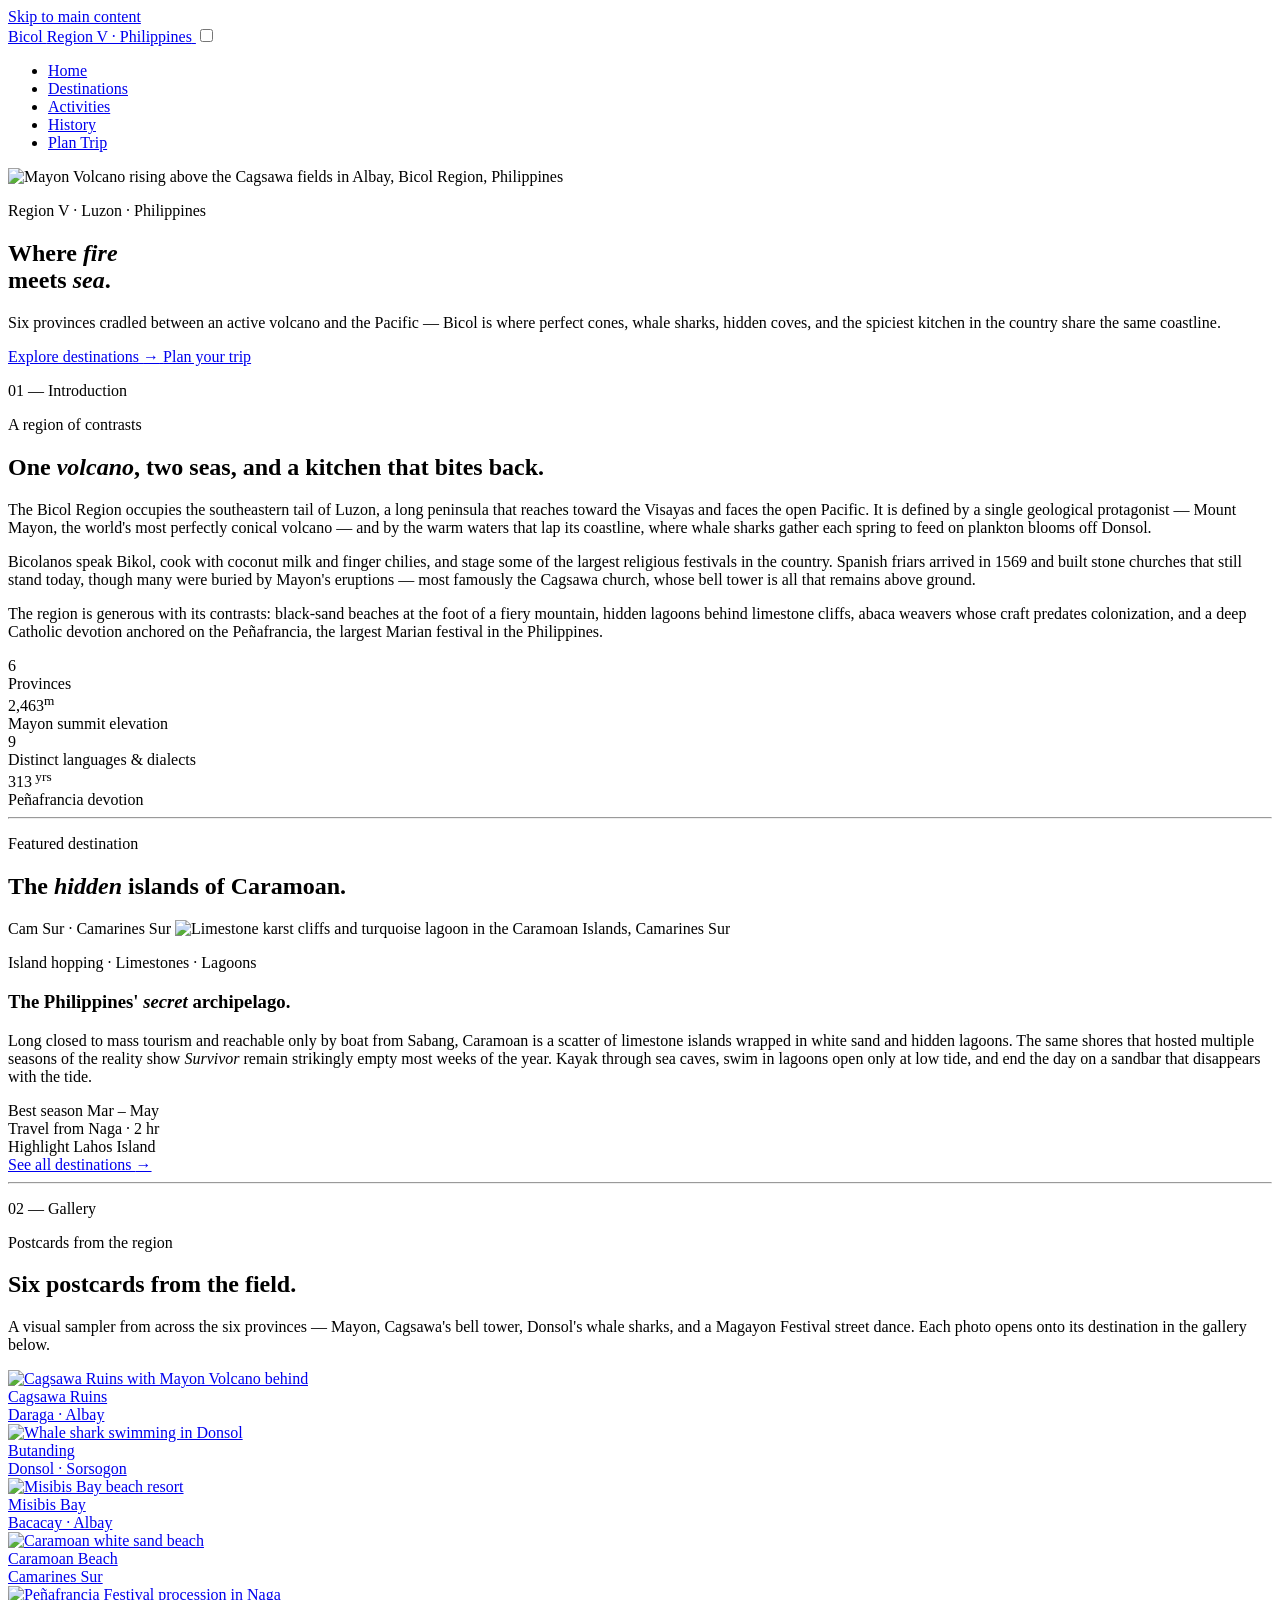
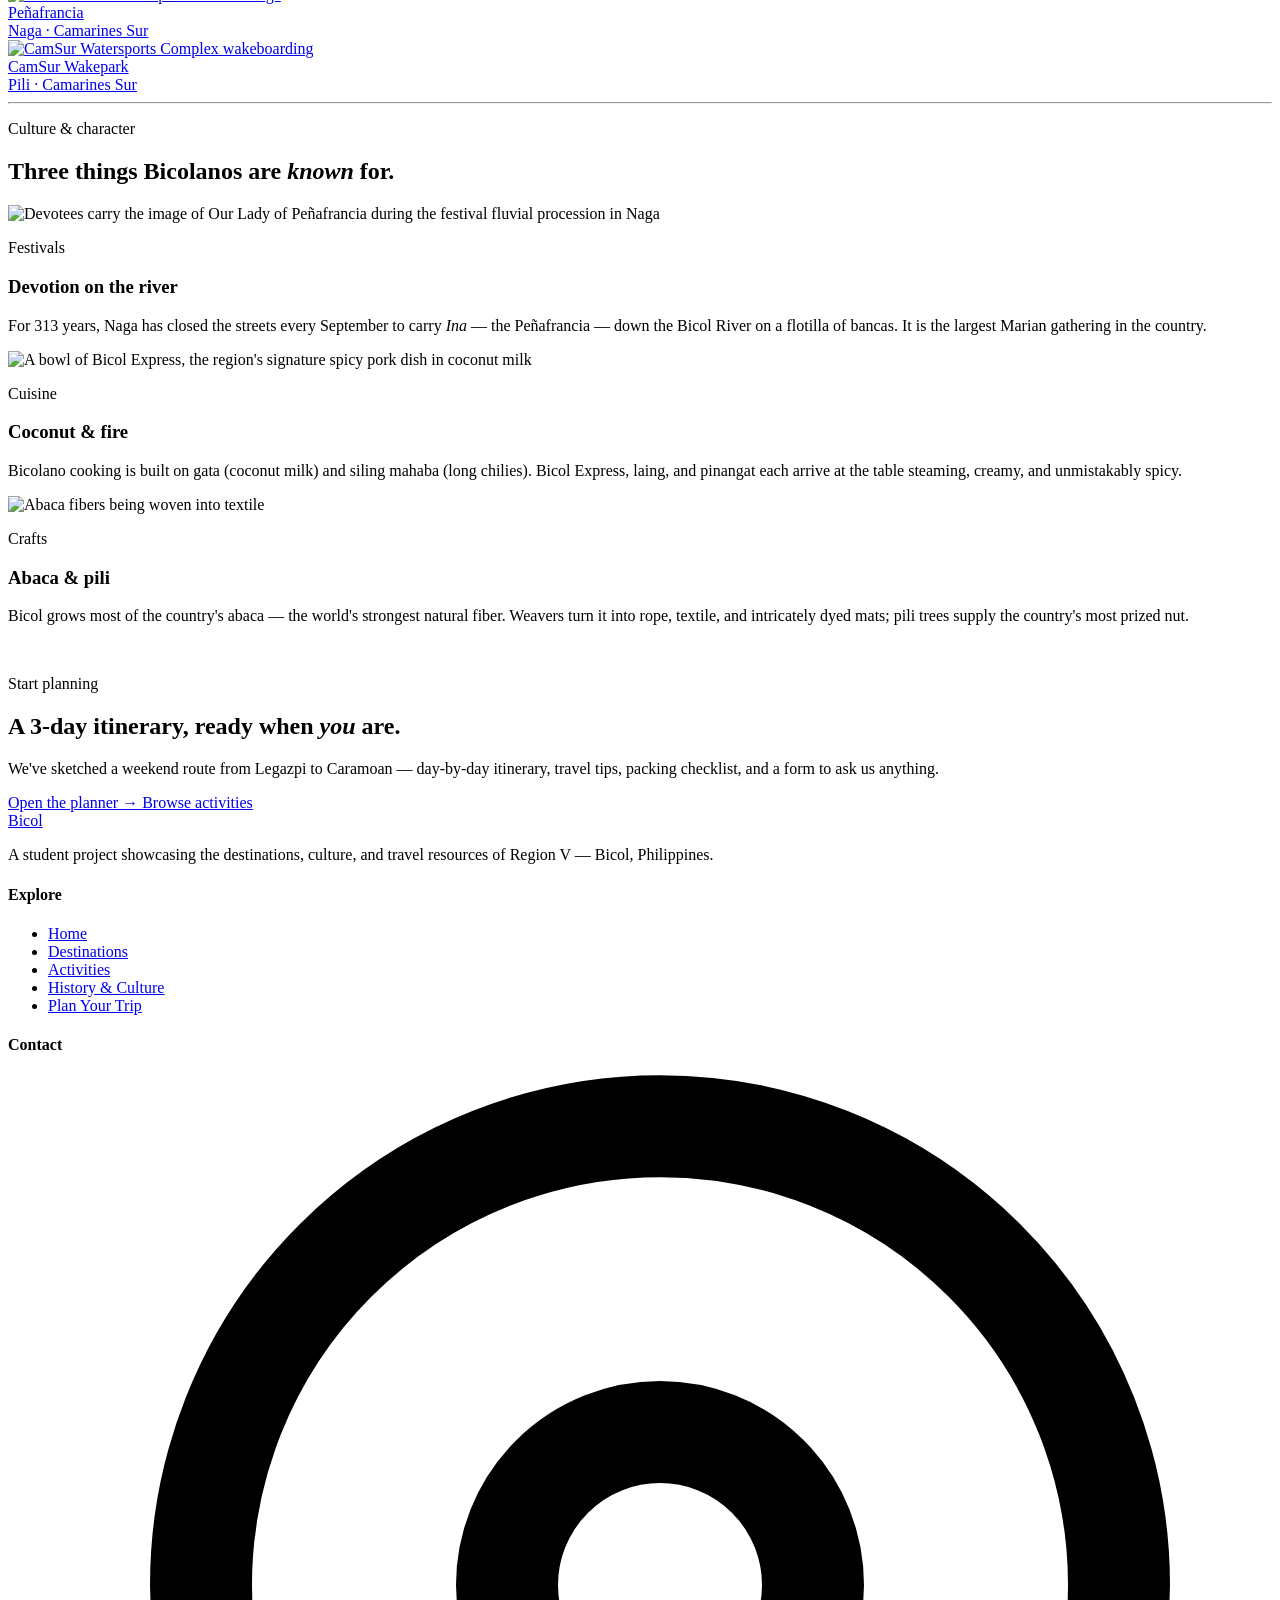
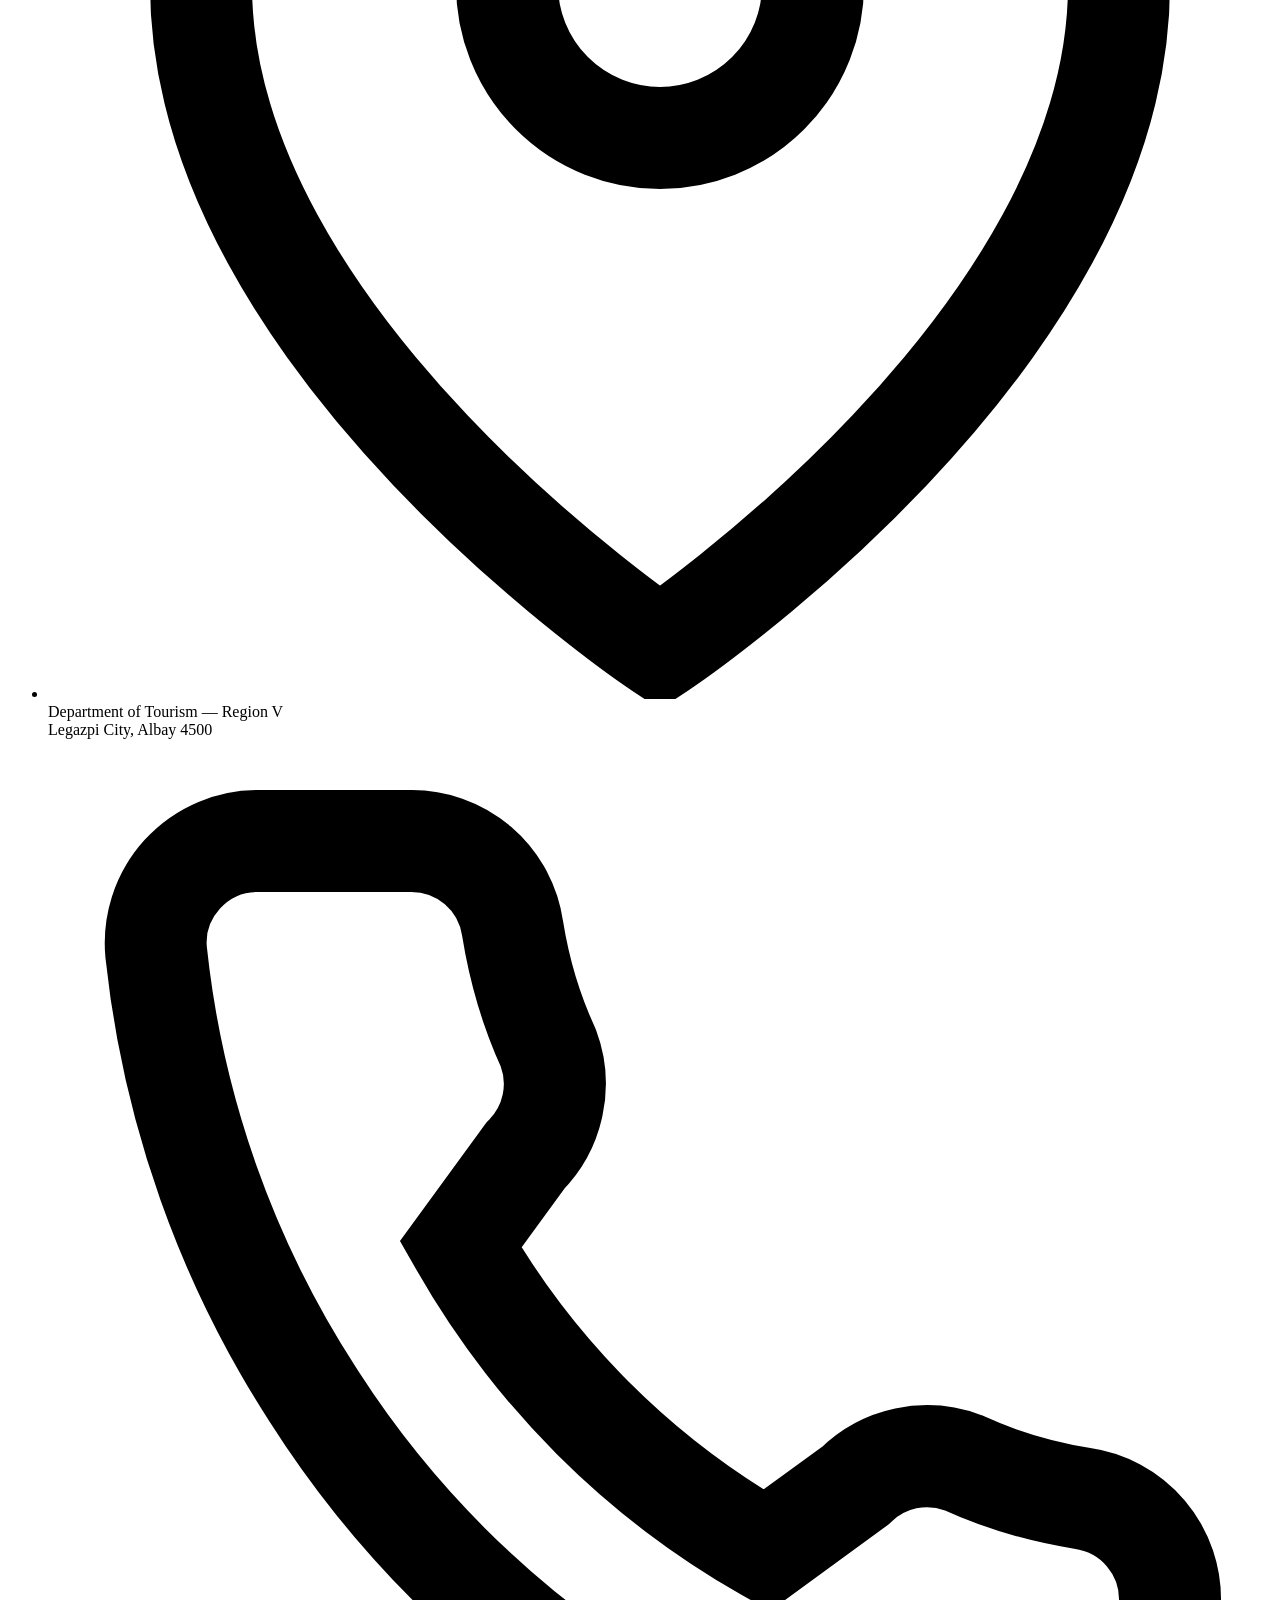
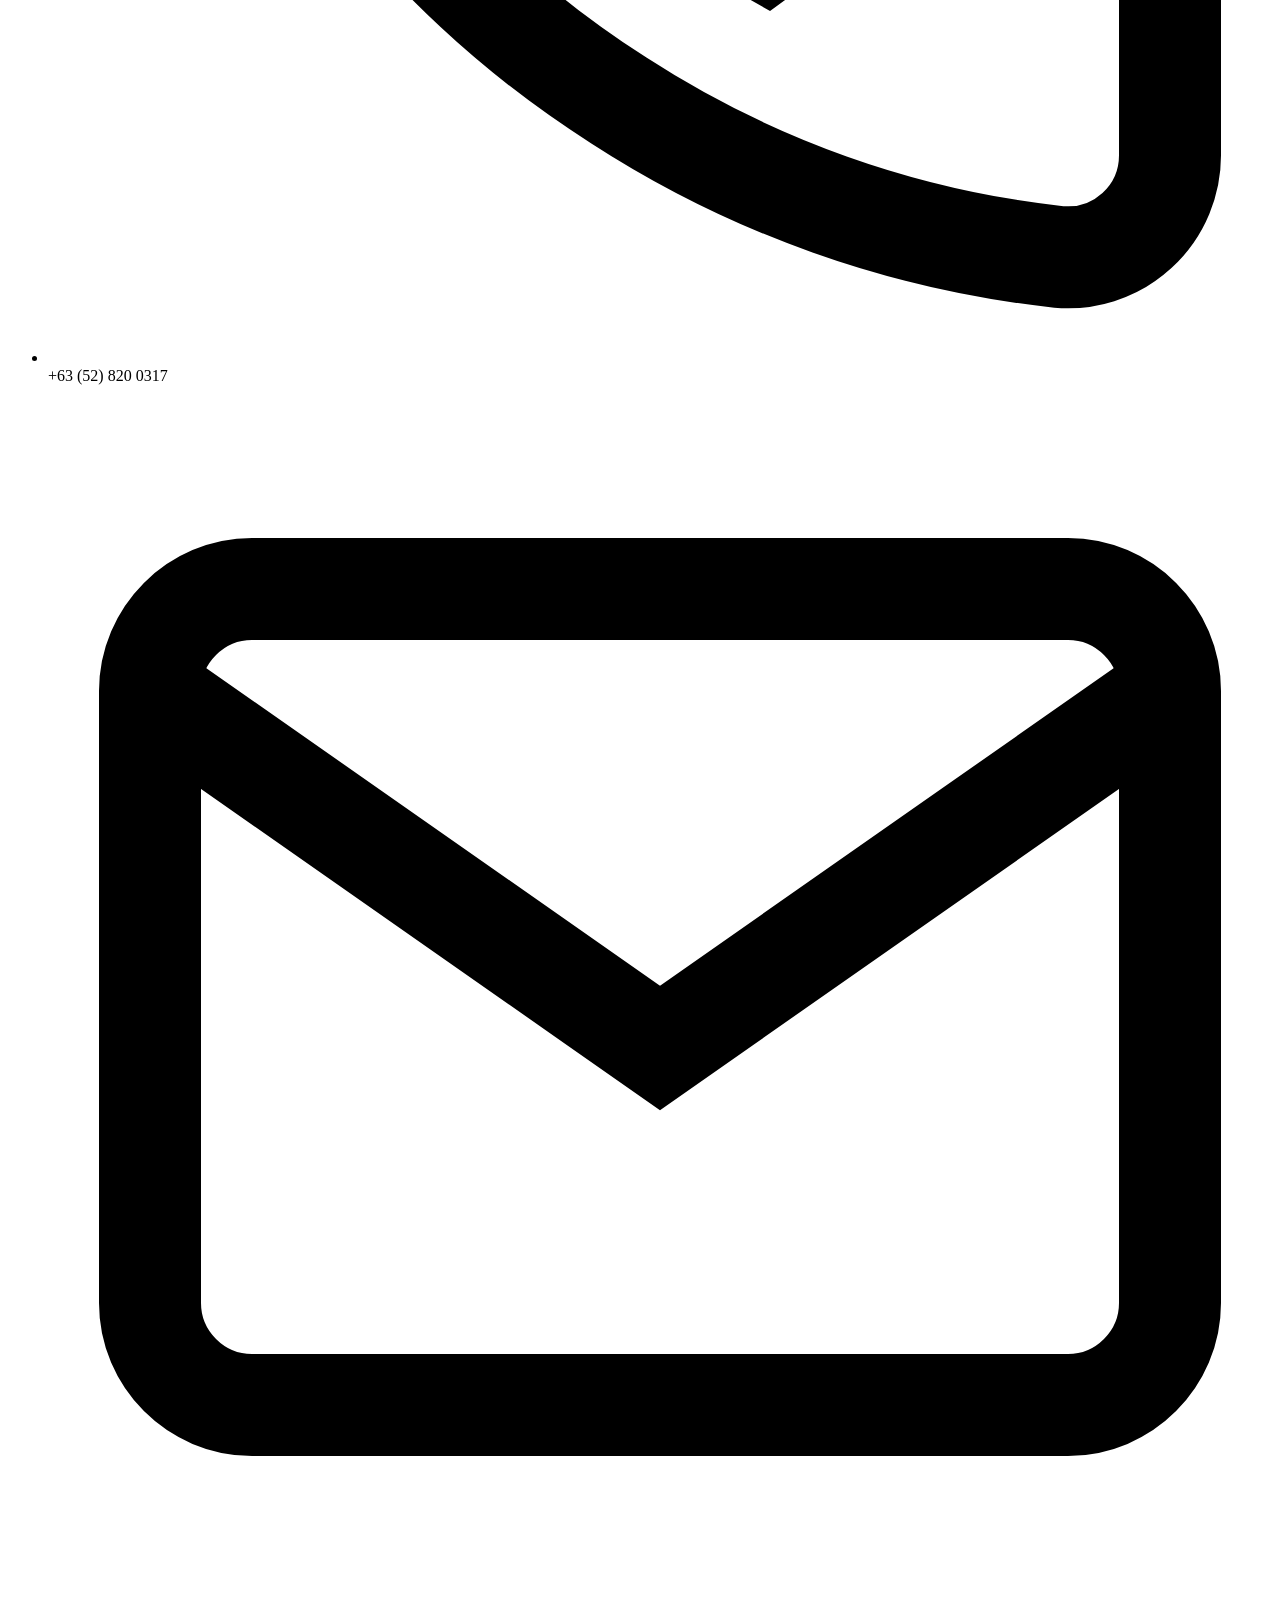
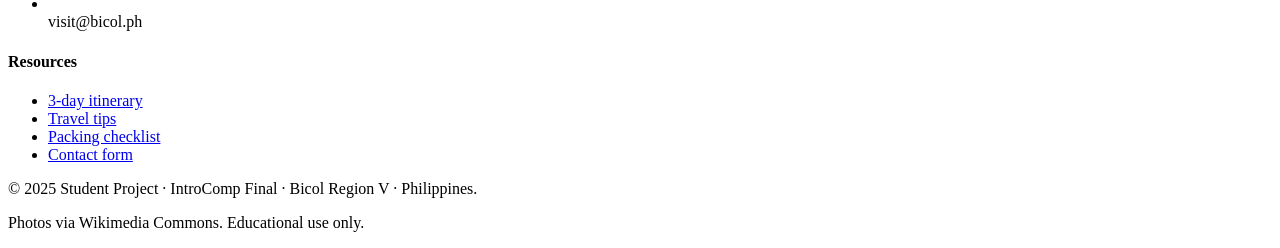
==== index.html @ 3d592d4c "Add files via upload" ====
<!DOCTYPE html>
<html lang="en">
<head>
  <meta charset="UTF-8">
  <meta name="viewport" content="width=device-width, initial-scale=1.0">
  <meta name="description" content="Discover Bicol Region, Philippines — where the perfect cone of Mayon meets the Pacific. Plan your trip to Caramoan, Donsol, Cagsawa, and beyond.">
  <meta name="author" content="Student">
  <title>Bicol · Where Fire Meets Sea — Philippines Travel</title>

  <!-- Google Fonts: Playfair Display + Inter -->
  <link rel="preconnect" href="https://fonts.googleapis.com">
  <link rel="preconnect" href="https://fonts.gstatic.com" crossorigin>
  <link href="https://fonts.googleapis.com/css2?family=Playfair+Display:ital,wght@0,400;0,500;0,600;0,700;1,400;1,500;1,600&family=Inter:wght@400;500;600;700&display=swap" rel="stylesheet">

  <!-- Stylesheet -->
  <link rel="stylesheet" href="css/style.css">
</head>
<body class="page-home">

  <!-- Skip link for keyboard users -->
  <a class="skip-link" href="#main">Skip to main content</a>

  <!-- ============================================================
       SITE HEADER  ·  sticky nav shared across all pages
       ============================================================ -->
  <header class="site-header">
    <div class="site-header__inner">
      <a class="brand" href="index.html" aria-label="Bicol Travel — home">
        <span class="brand__mark" aria-hidden="true"></span>
        Bicol
        <span class="brand__small">Region V · Philippines</span>
      </a>

      <!-- CSS-only mobile menu (checkbox hack) -->
      <input type="checkbox" id="nav-toggle" class="nav-toggle" aria-hidden="true">
      <label for="nav-toggle" class="nav-toggle-label" aria-label="Toggle navigation">
        <span></span><span></span><span></span>
      </label>

      <nav class="nav" aria-label="Primary">
        <ul class="nav-list">
          <li><a class="nav-link" href="index.html">Home</a></li>
          <li><a class="nav-link" href="destinations.html">Destinations</a></li>
          <li><a class="nav-link" href="activities.html">Activities</a></li>
          <li><a class="nav-link" href="history.html">History</a></li>
          <li><a class="nav-link" href="plan-trip.html">Plan Trip</a></li>
        </ul>
      </nav>
    </div>
  </header>

  <main id="main">

    <!-- ============================================================
         HERO  ·  full-bleed Mayon Volcano with overlay
         ============================================================ -->
    <section class="hero" aria-label="Introduction to Bicol Region">
      <div class="hero__media">
        <img src="assets/images/mayon-volcano.jpg"
             alt="Mayon Volcano rising above the Cagsawa fields in Albay, Bicol Region, Philippines"
             fetchpriority="high">
      </div>
      <div class="hero__overlay" aria-hidden="true"></div>

      <div class="container hero__content">
        <p class="hero__eyebrow">Region V · Luzon · Philippines</p>
        <h1 class="hero__title">Where <em>fire</em><br>meets <em>sea</em>.</h1>
        <p class="hero__tagline">
          Six provinces cradled between an active volcano and the Pacific — Bicol is
          where perfect cones, whale sharks, hidden coves, and the spiciest kitchen
          in the country share the same coastline.
        </p>
        <div class="hero__actions">
          <a class="btn btn--terracotta" href="destinations.html">
            Explore destinations <span class="arrow" aria-hidden="true">→</span>
          </a>
          <a class="btn btn--light" href="plan-trip.html">Plan your trip</a>
        </div>
      </div>
    </section>

    <!-- ============================================================
         INTRO  ·  two-column: narrative + stats panel
         ============================================================ -->
    <section class="section section--alt" aria-labelledby="intro-heading">
      <div class="container">
        <div class="section-header section-header--split">
          <div>
            <p class="section-header__index">01 — Introduction</p>
          </div>
          <div>
            <p class="section-header__eyebrow">A region of contrasts</p>
            <h2 class="section-header__title" id="intro-heading">
              One <em>volcano</em>, two seas, and a kitchen that bites back.
            </h2>
          </div>
        </div>

        <div class="intro">
          <div class="intro__body">
            <p>
              The Bicol Region occupies the southeastern tail of Luzon, a long
              peninsula that reaches toward the Visayas and faces the open Pacific.
              It is defined by a single geological protagonist — Mount Mayon, the
              world's most perfectly conical volcano — and by the warm waters that
              lap its coastline, where whale sharks gather each spring to feed on
              plankton blooms off Donsol.
            </p>
            <p>
              Bicolanos speak Bikol, cook with coconut milk and finger chilies, and
              stage some of the largest religious festivals in the country. Spanish
              friars arrived in 1569 and built stone churches that still stand today,
              though many were buried by Mayon's eruptions — most famously the
              Cagsawa church, whose bell tower is all that remains above ground.
            </p>
            <p>
              The region is generous with its contrasts: black-sand beaches at the
              foot of a fiery mountain, hidden lagoons behind limestone cliffs,
              abaca weavers whose craft predates colonization, and a deep Catholic
              devotion anchored on the Peñafrancia, the largest Marian festival in
              the Philippines.
            </p>
          </div>

          <!-- Stats panel -->
          <aside class="stats" aria-label="Bicol Region at a glance">
            <div class="stat">
              <div class="stat__value">6</div>
              <div class="stat__label">Provinces</div>
            </div>
            <div class="stat">
              <div class="stat__value">2,463<sup>m</sup></div>
              <div class="stat__label">Mayon summit elevation</div>
            </div>
            <div class="stat">
              <div class="stat__value">9</div>
              <div class="stat__label">Distinct languages &amp; dialects</div>
            </div>
            <div class="stat">
              <div class="stat__value">313<sup> yrs</sup></div>
              <div class="stat__label">Peñafrancia devotion</div>
            </div>
          </aside>
        </div>
      </div>
    </section>

    <hr class="rule">

    <!-- ============================================================
         FEATURED  ·  Caramoan Islands spotlight
         ============================================================ -->
    <section class="section" aria-labelledby="featured-heading">
      <div class="container">
        <div class="section-header">
          <p class="section-header__eyebrow">Featured destination</p>
          <h2 class="section-header__title" id="featured-heading">
            The <em>hidden</em> islands of Caramoan.
          </h2>
        </div>

        <article class="featured">
          <div class="featured__media">
            <span class="featured__tag">Cam Sur · Camarines Sur</span>
            <img src="assets/images/caramoan-island.jpg"
                 alt="Limestone karst cliffs and turquoise lagoon in the Caramoan Islands, Camarines Sur">
          </div>

          <div class="featured__body">
            <p class="eyebrow">Island hopping · Limestones · Lagoons</p>
            <h3 class="featured__title">
              The Philippines' <em>secret</em> archipelago.
            </h3>
            <p>
              Long closed to mass tourism and reachable only by boat from Sabang,
              Caramoan is a scatter of limestone islands wrapped in white sand and
              hidden lagoons. The same shores that hosted multiple seasons of the
              reality show <em>Survivor</em> remain strikingly empty most weeks of
              the year. Kayak through sea caves, swim in lagoons open only at low
              tide, and end the day on a sandbar that disappears with the tide.
            </p>

            <div class="featured__meta">
              <div class="featured__meta-item">
                <span class="featured__meta-label">Best season</span>
                <span class="featured__meta-value">Mar – May</span>
              </div>
              <div class="featured__meta-item">
                <span class="featured__meta-label">Travel from</span>
                <span class="featured__meta-value">Naga · 2 hr</span>
              </div>
              <div class="featured__meta-item">
                <span class="featured__meta-label">Highlight</span>
                <span class="featured__meta-value">Lahos Island</span>
              </div>
            </div>

            <a class="btn btn--primary" href="destinations.html">
              See all destinations <span class="arrow" aria-hidden="true">→</span>
            </a>
          </div>
        </article>
      </div>
    </section>

    <hr class="rule">

    <!-- ============================================================
         GALLERY  ·  mixed grid of tourist spots
         ============================================================ -->
    <section class="section section--alt" aria-labelledby="gallery-heading">
      <div class="container">
        <div class="section-header section-header--split">
          <div>
            <p class="section-header__index">02 — Gallery</p>
            <p class="section-header__eyebrow">Postcards from the region</p>
            <h2 class="section-header__title" id="gallery-heading">
              Six postcards from the field.
            </h2>
          </div>
          <p class="section-header__lede">
            A visual sampler from across the six provinces — Mayon, Cagsawa's
            bell tower, Donsol's whale sharks, and a Magayon Festival street dance.
            Each photo opens onto its destination in the gallery below.
          </p>
        </div>

        <div class="gallery">
          <a class="gallery__item gallery__item--wide gallery__item--tall" href="destinations.html#cagsawa">
            <img src="assets/images/cagsawa-ruins.jpg" alt="Cagsawa Ruins with Mayon Volcano behind">
            <div class="gallery__caption">
              <div class="gallery__caption-name">Cagsawa Ruins</div>
              <div class="gallery__caption-loc">Daraga · Albay</div>
            </div>
          </a>
          <a class="gallery__item" href="destinations.html#donsol">
            <img src="assets/images/donsol-whale-shark.jpg" alt="Whale shark swimming in Donsol">
            <div class="gallery__caption">
              <div class="gallery__caption-name">Butanding</div>
              <div class="gallery__caption-loc">Donsol · Sorsogon</div>
            </div>
          </a>
          <a class="gallery__item" href="destinations.html#misibis">
            <img src="assets/images/misibis-bay.jpg" alt="Misibis Bay beach resort">
            <div class="gallery__caption">
              <div class="gallery__caption-name">Misibis Bay</div>
              <div class="gallery__caption-loc">Bacacay · Albay</div>
            </div>
          </a>
          <a class="gallery__item" href="destinations.html#caramoan">
            <img src="assets/images/caramoan-beach.jpg" alt="Caramoan white sand beach">
            <div class="gallery__caption">
              <div class="gallery__caption-name">Caramoan Beach</div>
              <div class="gallery__caption-loc">Camarines Sur</div>
            </div>
          </a>
          <a class="gallery__item" href="history.html">
            <img src="assets/images/penafrancia-festival.jpg" alt="Peñafrancia Festival procession in Naga">
            <div class="gallery__caption">
              <div class="gallery__caption-name">Peñafrancia</div>
              <div class="gallery__caption-loc">Naga · Camarines Sur</div>
            </div>
          </a>
          <a class="gallery__item gallery__item--wide" href="destinations.html#camsur">
            <img src="assets/images/camsur-watersports.jpg" alt="CamSur Watersports Complex wakeboarding">
            <div class="gallery__caption">
              <div class="gallery__caption-name">CamSur Wakepark</div>
              <div class="gallery__caption-loc">Pili · Camarines Sur</div>
            </div>
          </a>
        </div>
      </div>
    </section>

    <hr class="rule">

    <!-- ============================================================
         CULTURE TEASER  ·  three columns
         ============================================================ -->
    <section class="section" aria-labelledby="culture-heading">
      <div class="container">
        <div class="section-header">
          <p class="section-header__eyebrow">Culture &amp; character</p>
          <h2 class="section-header__title" id="culture-heading">
            Three things Bicolanos are <em>known</em> for.
          </h2>
        </div>

        <div class="culture-grid">
          <article class="culture-card">
            <div class="culture-card__media">
              <img src="assets/images/penafrancia-festival.jpg"
                   alt="Devotees carry the image of Our Lady of Peñafrancia during the festival fluvial procession in Naga">
            </div>
            <div class="culture-card__body">
              <p class="culture-card__tag">Festivals</p>
              <h3 class="culture-card__title">Devotion on the river</h3>
              <p class="culture-card__desc">
                For 313 years, Naga has closed the streets every September to carry
                <em>Ina</em> — the Peñafrancia — down the Bicol River on a flotilla
                of bancas. It is the largest Marian gathering in the country.
              </p>
            </div>
          </article>

          <article class="culture-card">
            <div class="culture-card__media">
              <img src="assets/images/bicol-express.jpg" alt="A bowl of Bicol Express, the region's signature spicy pork dish in coconut milk">
            </div>
            <div class="culture-card__body">
              <p class="culture-card__tag">Cuisine</p>
              <h3 class="culture-card__title">Coconut &amp; fire</h3>
              <p class="culture-card__desc">
                Bicolano cooking is built on gata (coconut milk) and siling
                mahaba (long chilies). Bicol Express, laing, and pinangat each
                arrive at the table steaming, creamy, and unmistakably spicy.
              </p>
            </div>
          </article>

          <article class="culture-card">
            <div class="culture-card__media">
              <img src="assets/images/abaca-weaving.jpg" alt="Abaca fibers being woven into textile">
            </div>
            <div class="culture-card__body">
              <p class="culture-card__tag">Crafts</p>
              <h3 class="culture-card__title">Abaca &amp; pili</h3>
              <p class="culture-card__desc">
                Bicol grows most of the country's abaca — the world's strongest
                natural fiber. Weavers turn it into rope, textile, and intricately
                dyed mats; pili trees supply the country's most prized nut.
              </p>
            </div>
          </article>
        </div>
      </div>
    </section>

    <!-- ============================================================
         CTA  ·  plan your trip callout
         ============================================================ -->
    <section class="section section--alt">
      <div class="container">
        <div class="cta">
          <div class="cta__bg" aria-hidden="true">
            <img src="assets/images/legazpi-city.jpg" alt="">
          </div>
          <p class="cta__eyebrow">Start planning</p>
          <h2 class="cta__title">
            A 3-day itinerary, ready when <em>you</em> are.
          </h2>
          <p class="cta__lede">
            We've sketched a weekend route from Legazpi to Caramoan — day-by-day
            itinerary, travel tips, packing checklist, and a form to ask us anything.
          </p>
          <div class="cta__actions">
            <a class="btn btn--terracotta" href="plan-trip.html">
              Open the planner <span class="arrow" aria-hidden="true">→</span>
            </a>
            <a class="btn btn--light" href="activities.html">Browse activities</a>
          </div>
        </div>
      </div>
    </section>

  </main>

  <!-- ============================================================
       FOOTER  ·  shared across all pages
       ============================================================ -->
  <footer class="site-footer">
    <div class="container">
      <div class="site-footer__top">

        <div class="site-footer__brand">
          <a class="brand" href="index.html">
            <span class="brand__mark" aria-hidden="true"></span>
            Bicol
          </a>
          <p class="site-footer__tagline">
            A student project showcasing the destinations, culture, and travel
            resources of Region V — Bicol, Philippines.
          </p>
        </div>

        <div class="footer-col">
          <h4>Explore</h4>
          <ul>
            <li><a href="index.html">Home</a></li>
            <li><a href="destinations.html">Destinations</a></li>
            <li><a href="activities.html">Activities</a></li>
            <li><a href="history.html">History &amp; Culture</a></li>
            <li><a href="plan-trip.html">Plan Your Trip</a></li>
          </ul>
        </div>

        <div class="footer-col">
          <h4>Contact</h4>
          <ul class="footer-contact">
            <li>
              <svg viewBox="0 0 24 24" fill="none" stroke="currentColor" stroke-width="2" aria-hidden="true">
                <path d="M21 10c0 7-9 13-9 13s-9-6-9-13a9 9 0 0118 0z"/>
                <circle cx="12" cy="10" r="3"/>
              </svg>
              <span>Department of Tourism — Region V<br>Legazpi City, Albay 4500</span>
            </li>
            <li>
              <svg viewBox="0 0 24 24" fill="none" stroke="currentColor" stroke-width="2" aria-hidden="true">
                <path d="M22 16.92v3a2 2 0 01-2.18 2 19.79 19.79 0 01-8.63-3.07 19.5 19.5 0 01-6-6 19.79 19.79 0 01-3.07-8.67A2 2 0 014.11 2h3a2 2 0 012 1.72c.13.81.36 1.6.7 2.34a2 2 0 01-.45 2.11L8.09 9.91a16 16 0 006 6l1.74-1.27a2 2 0 012.11-.45c.74.34 1.53.57 2.34.7A2 2 0 0122 16.92z"/>
              </svg>
              <span>+63 (52) 820 0317</span>
            </li>
            <li>
              <svg viewBox="0 0 24 24" fill="none" stroke="currentColor" stroke-width="2" aria-hidden="true">
                <path d="M4 4h16c1.1 0 2 .9 2 2v12c0 1.1-.9 2-2 2H4c-1.1 0-2-.9-2-2V6c0-1.1.9-2 2-2z"/>
                <polyline points="22,6 12,13 2,6"/>
              </svg>
              <span>visit@bicol.ph</span>
            </li>
          </ul>
        </div>

        <div class="footer-col">
          <h4>Resources</h4>
          <ul>
            <li><a href="plan-trip.html#itinerary">3-day itinerary</a></li>
            <li><a href="plan-trip.html#tips">Travel tips</a></li>
            <li><a href="plan-trip.html#packing">Packing checklist</a></li>
            <li><a href="plan-trip.html#contact-form">Contact form</a></li>
          </ul>
        </div>
      </div>

      <div class="site-footer__bottom">
        <p>&copy; 2025 Student Project · IntroComp Final · Bicol Region V · Philippines.</p>
        <p>Photos via Wikimedia Commons. Educational use only.</p>
      </div>
    </div>
  </footer>

</body>
</html>
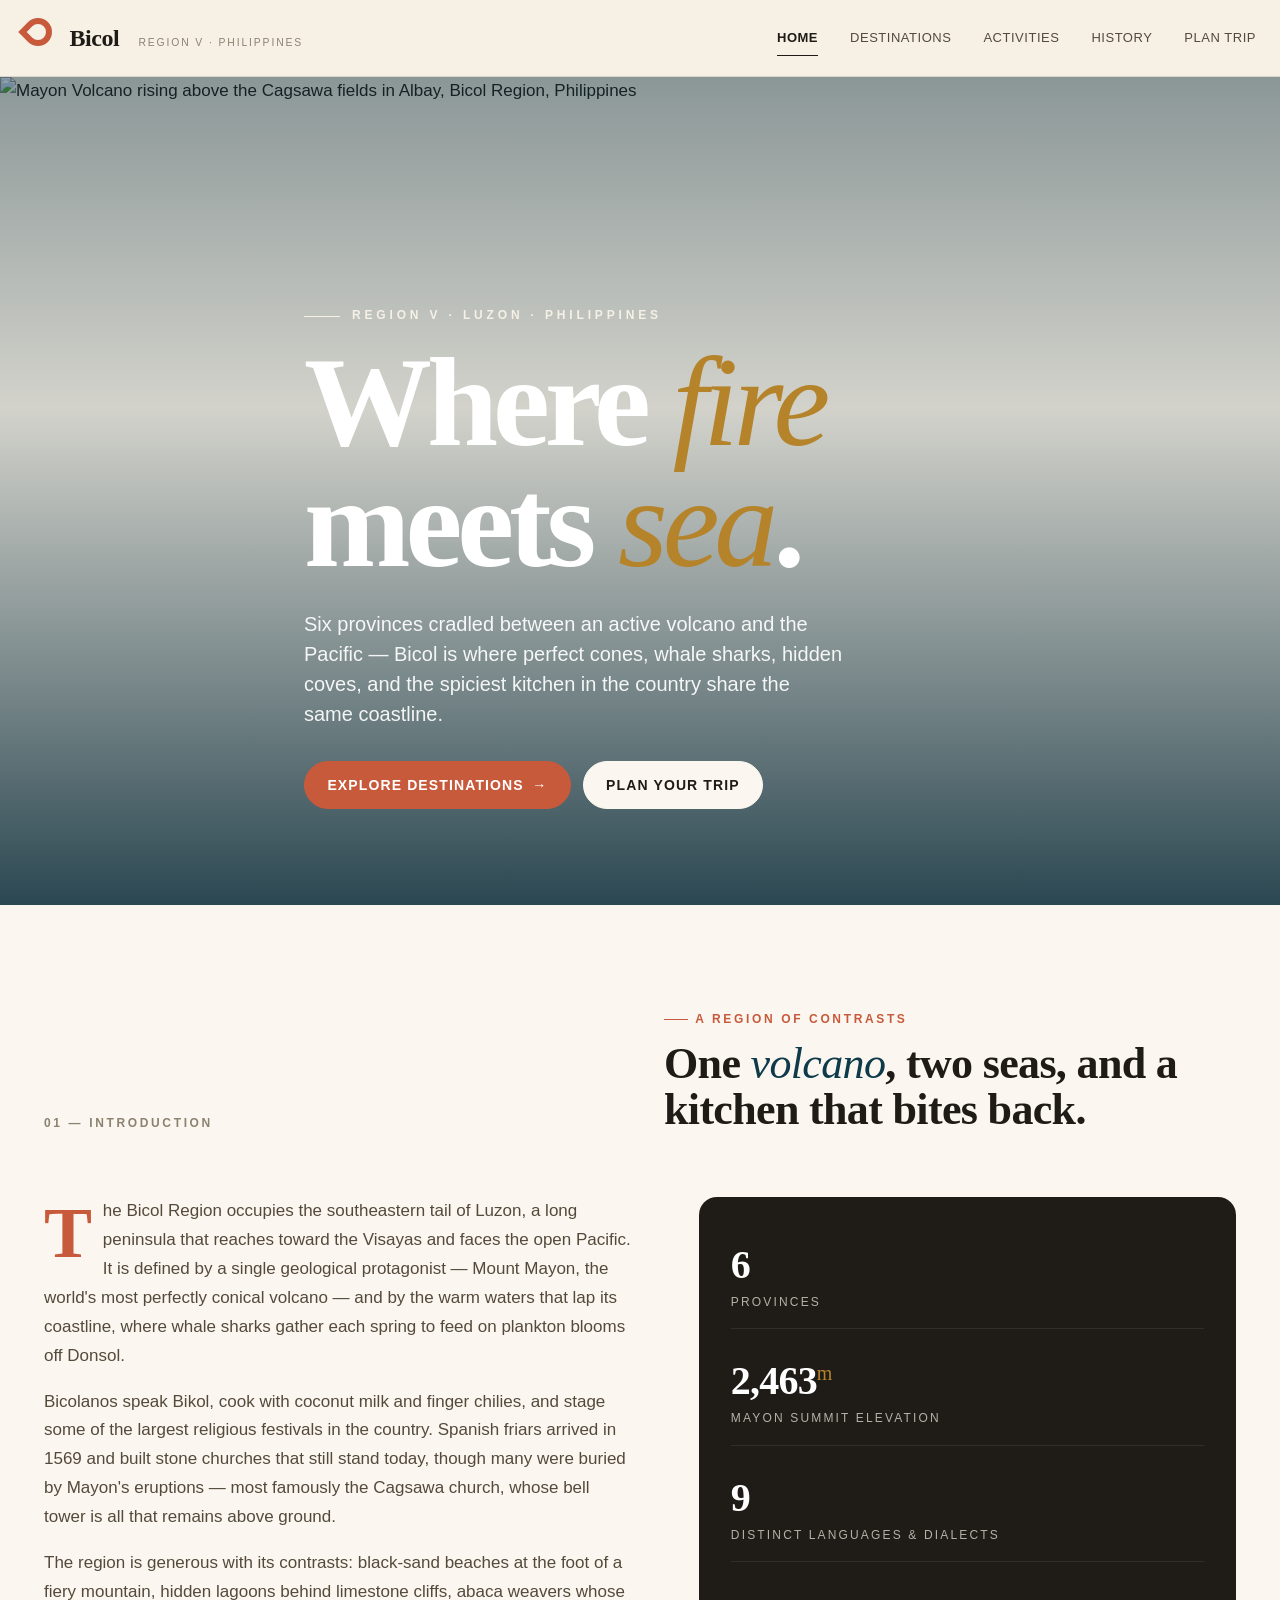
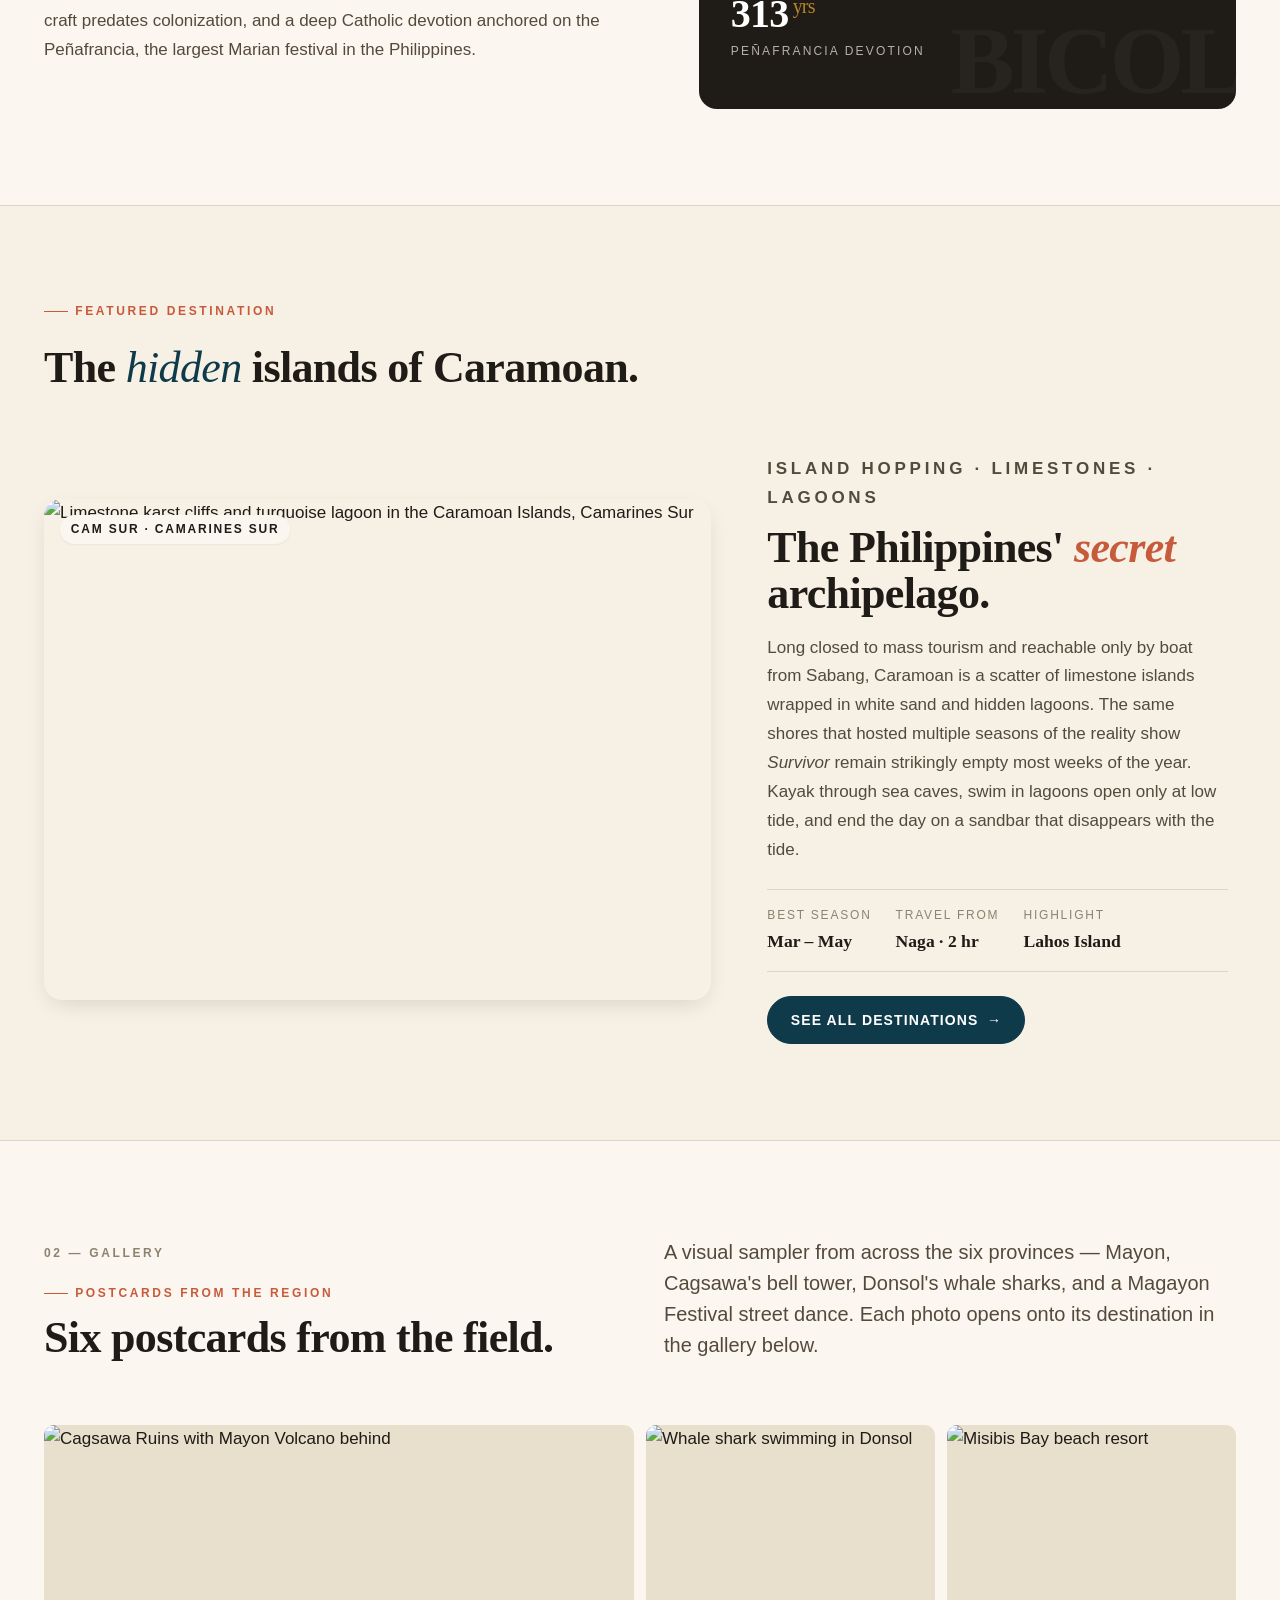
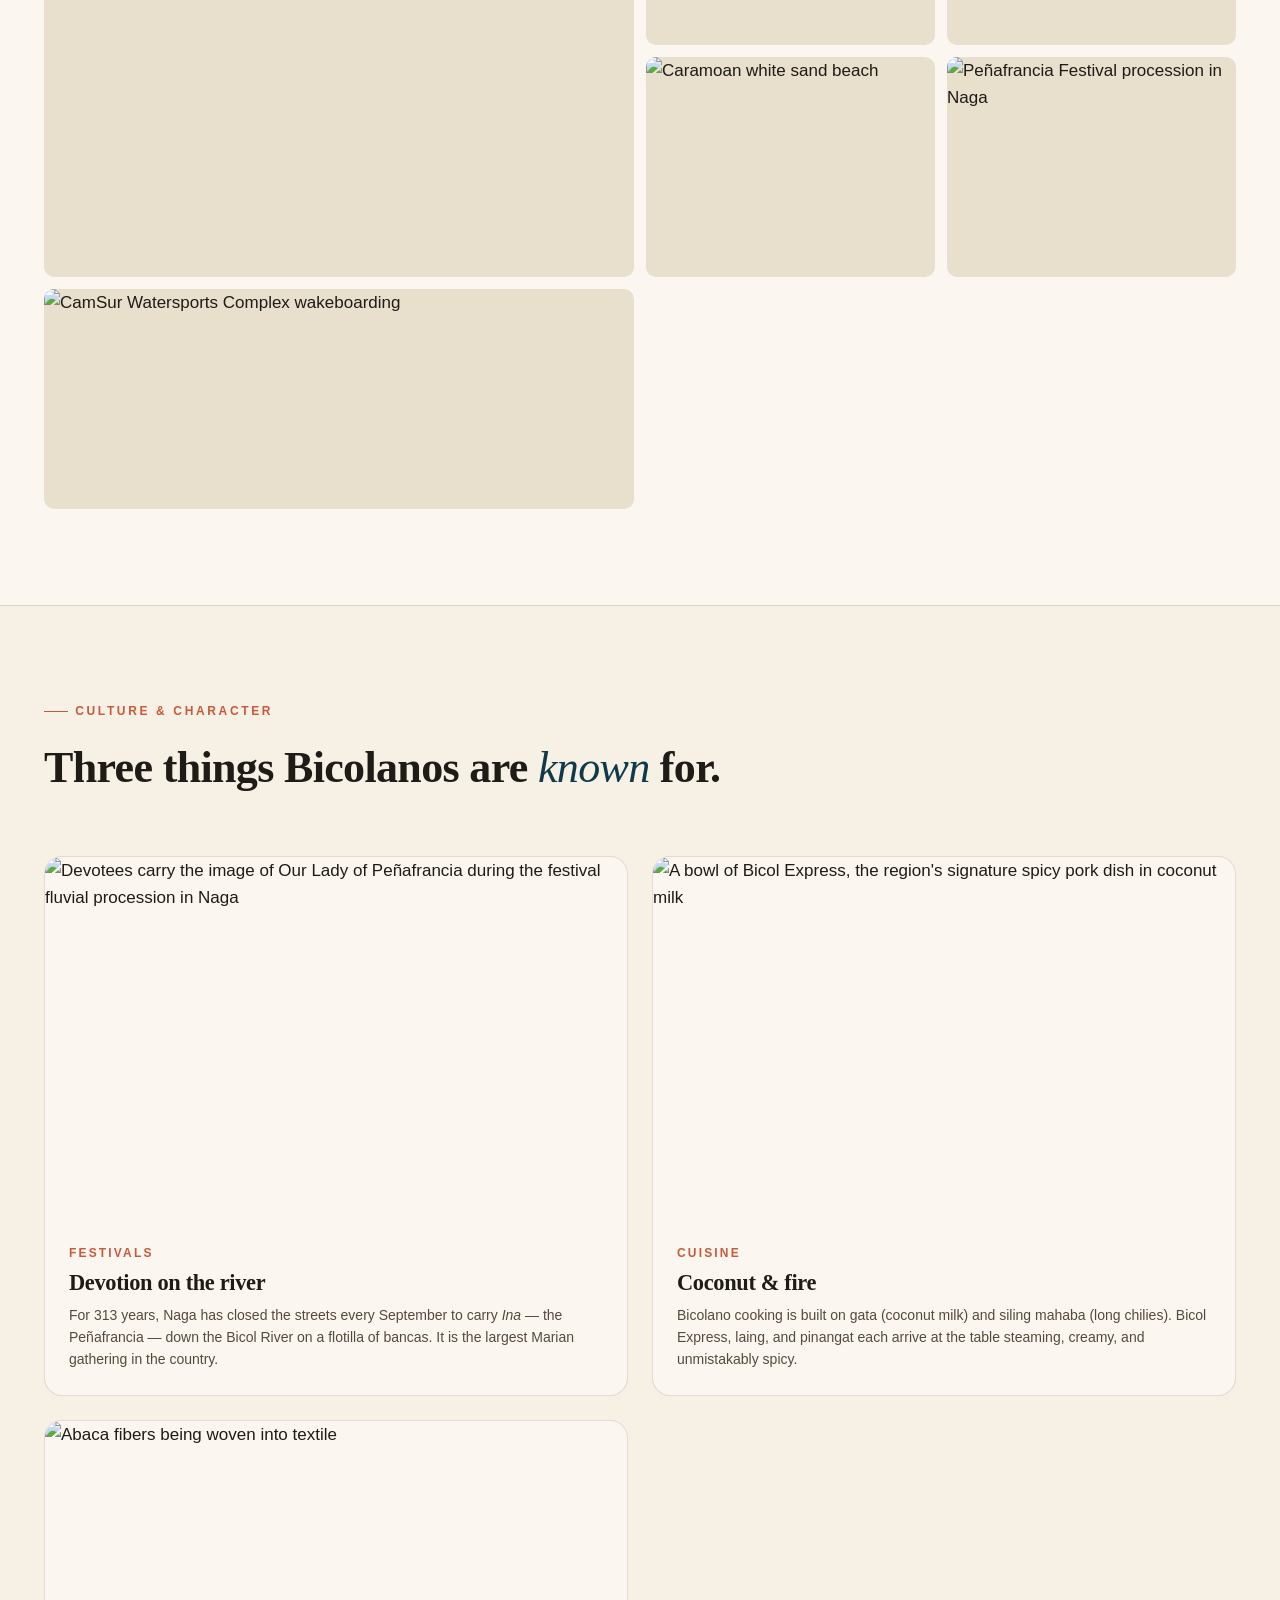
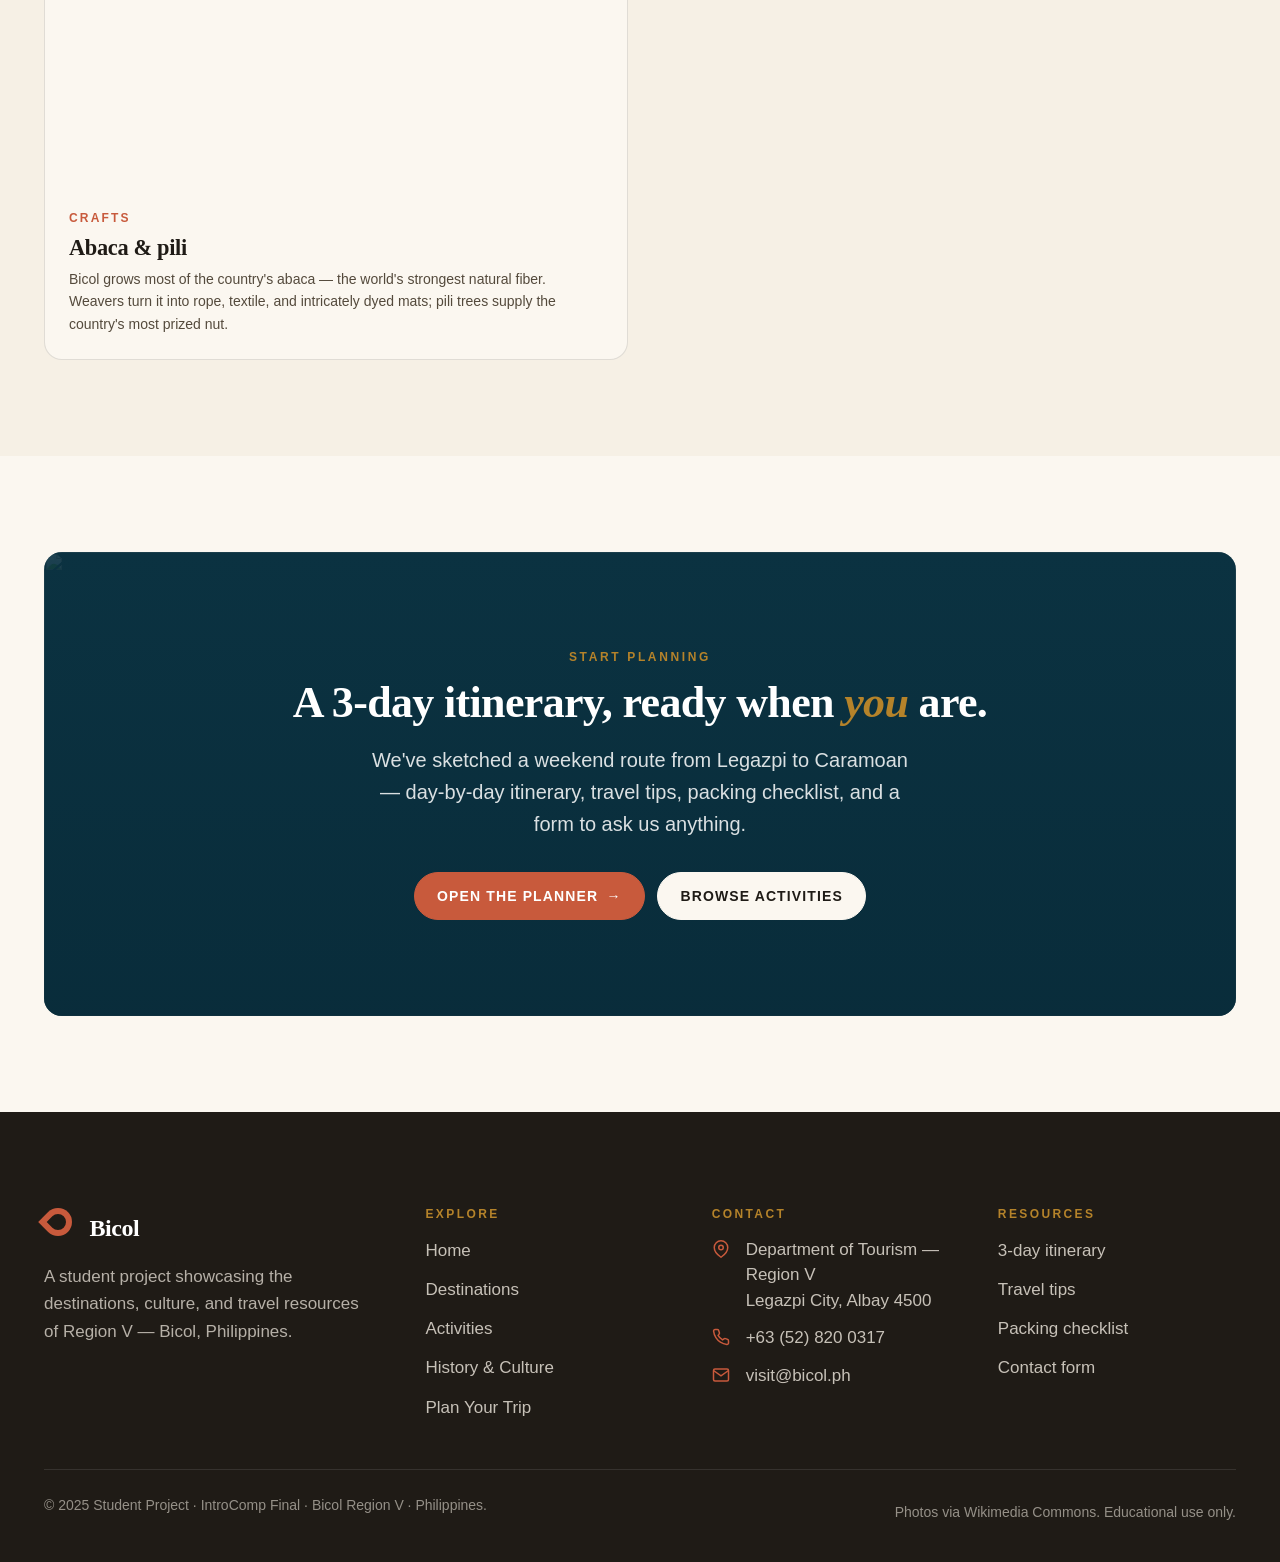
==== commit 274b8aaf: "Update index.html" ====
--- a/index.html
+++ b/index.html
@@ -13,7 +13,7 @@
   <link href="https://fonts.googleapis.com/css2?family=Playfair+Display:ital,wght@0,400;0,500;0,600;0,700;1,400;1,500;1,600&family=Inter:wght@400;500;600;700&display=swap" rel="stylesheet">
 
   <!-- Stylesheet -->
-  <link rel="stylesheet" href="css/style.css">
+  <link rel="stylesheet" href="style.css">
 </head>
 <body class="page-home">
 
--- a/style.css
+++ b/style.css
@@ -0,0 +1,1958 @@
+/* ==================================================================
+   BICOL · Editorial Travel Magazine Stylesheet
+   ------------------------------------------------------------------
+   Table of Contents
+   ------------------------------------------------------------------
+   1.  Design Tokens .......................... CSS custom properties
+   2.  Modern Reset & Base .................... element defaults
+   3.  Typography Scale ........................ type system
+   4.  Layout Primitives ...................... container, grid helpers
+   5.  Buttons & Links ........................ interactions
+   6.  Site Header & Navigation .............. sticky, mobile menu
+   7.  Hero ................................... full-bleed, overlay
+   8.  Section Header .......................... label + headline
+   9.  Intro / About Block ..................... two-column intro
+   10. Featured Destination ................... asymmetric feature
+   11. Destination Detail (destinations.html) . alternating rows
+   12. Gallery Grid ........................... masonry-like grid
+   13. Activities ............................. category cards + icons
+   14. History & Culture ...................... timeline + lists
+   15. Plan Trip: Itinerary Table ............. styled table
+   16. Plan Trip: Tips & Checklist ............ icons + checklist
+   17. Plan Trip: Contact Form ................ styled form controls
+   18. CTA Strip .............................. full-width callout
+   19. Footer ................................. multi-column
+   20. Utilities .............................. helpers
+   21. Responsive Media Queries ............... tablet, mobile
+   22. Reduced Motion ......................... accessibility
+   ================================================================== */
+
+
+/* ==================================================================
+   1. DESIGN TOKENS
+   =============================================================== */
+:root {
+  /* Color system — warm sand base + ocean teal + terracotta accent */
+  --sand-cream:        #F6F0E5;  /* page background */
+  --sand-light:        #FBF7F0;  /* raised surface */
+  --sand-deep:         #E8DFCC;  /* alt surface / dividers */
+  --sand-shadow:       #D8CDB4;  /* hover borders */
+
+  --ink:               #1F1B16;  /* primary text */
+  --ink-soft:          #544A3C;  /* secondary text */
+  --ink-muted:         #8C8270;  /* tertiary text */
+  --ink-faint:         #B5AB99;  /* placeholder */
+
+  --ocean:             #0E3A4A;  /* primary accent (deep teal) */
+  --ocean-deep:        #082A38;  /* hover / pressed */
+  --ocean-soft:        #C7D5DA;  /* subtle bg tint */
+
+  --terracotta:        #C85A3C;  /* warm accent (Mayon glow) */
+  --terracotta-deep:   #9E3E22;  /* hover */
+
+  --gold:              #B5832A;  /* pili gold (subtle accent) */
+
+  --white:             #FFFFFF;
+  --rule:              rgba(31, 27, 22, 0.12);  /* hairline divider */
+  --rule-strong:       rgba(31, 27, 22, 0.22);
+
+  /* Typography */
+  --font-display:      'Playfair Display', 'Times New Roman', Georgia, serif;
+  --font-body:         'Inter', -apple-system, BlinkMacSystemFont, 'Segoe UI', sans-serif;
+
+  /* Type scale — fluid via clamp */
+  --t-eyebrow:         0.75rem;     /* 12px */
+  --t-caption:         0.875rem;     /* 14px */
+  --t-body:            1.0625rem;    /* 17px */
+  --t-lede:            1.25rem;      /* 20px */
+  --t-h4:              clamp(1.125rem, 1rem + 0.6vw, 1.375rem);
+  --t-h3:              clamp(1.375rem, 1.2rem + 0.8vw, 1.75rem);
+  --t-h2:              clamp(1.875rem, 1.4rem + 2vw, 2.75rem);
+  --t-h1:              clamp(2.5rem, 1.6rem + 4.5vw, 5rem);
+  --t-hero:            clamp(3.5rem, 2rem + 8vw, 8rem);
+
+  /* Spacing scale (8px base) */
+  --space-1:   0.25rem;   /* 4px */
+  --space-2:   0.5rem;    /* 8px */
+  --space-3:   0.75rem;   /* 12px */
+  --space-4:   1rem;      /* 16px */
+  --space-5:   1.5rem;    /* 24px */
+  --space-6:   2rem;      /* 32px */
+  --space-7:   3rem;      /* 48px */
+  --space-8:   4rem;      /* 64px */
+  --space-9:   6rem;      /* 96px */
+  --space-10:  8rem;      /* 128px */
+
+  /* Layout */
+  --container:         1240px;
+  --container-prose:   760px;
+  --container-wide:    1440px;
+  --gutter:            1.5rem;
+
+  /* Radius */
+  --radius-sm:    4px;
+  --radius-md:    10px;
+  --radius-lg:    18px;
+  --radius-pill:  999px;
+
+  /* Shadows */
+  --shadow-sm:   0 1px 2px rgba(31, 27, 22, 0.06);
+  --shadow-md:   0 8px 24px -8px rgba(31, 27, 22, 0.18);
+  --shadow-lg:   0 24px 60px -20px rgba(31, 27, 22, 0.28);
+
+  /* Motion */
+  --ease-out:    cubic-bezier(0.2, 0.8, 0.2, 1);
+  --ease-in-out: cubic-bezier(0.4, 0, 0.2, 1);
+  --dur-fast:    180ms;
+  --dur:          320ms;
+  --dur-slow:     600ms;
+}
+
+
+/* ==================================================================
+   2. MODERN RESET & BASE
+   =============================================================== */
+*, *::before, *::after { box-sizing: border-box; }
+
+* { margin: 0; padding: 0; }
+
+html {
+  -webkit-text-size-adjust: 100%;
+  scroll-behavior: smooth;
+  font-size: 100%;
+}
+
+body {
+  font-family: var(--font-body);
+  font-size: var(--t-body);
+  line-height: 1.6;
+  color: var(--ink);
+  background: var(--sand-cream);
+  -webkit-font-smoothing: antialiased;
+  -moz-osx-font-smoothing: grayscale;
+  text-rendering: optimizeLegibility;
+  overflow-x: hidden;
+}
+
+img, picture, video, svg {
+  display: block;
+  max-width: 100%;
+  height: auto;
+}
+
+a { color: inherit; text-decoration: none; }
+ul, ol { list-style: none; }
+button, input, textarea, select {
+  font: inherit;
+  color: inherit;
+  background: none;
+  border: none;
+}
+
+/* Selection style */
+::selection {
+  background: var(--terracotta);
+  color: var(--white);
+}
+
+/* Visible focus outline for accessibility */
+:focus-visible {
+  outline: 2px solid var(--ocean);
+  outline-offset: 3px;
+  border-radius: 2px;
+}
+
+/* Skip link for keyboard users */
+.skip-link {
+  position: absolute;
+  left: -999px;
+  top: 0;
+  z-index: 1000;
+  background: var(--ink);
+  color: var(--sand-light);
+  padding: var(--space-3) var(--space-5);
+  font-size: var(--t-caption);
+  letter-spacing: 0.05em;
+  text-transform: uppercase;
+}
+.skip-link:focus {
+  left: var(--space-4);
+  top: var(--space-4);
+}
+
+
+/* ==================================================================
+   3. TYPOGRAPHY SCALE
+   =============================================================== */
+h1, h2, h3, h4, h5 {
+  font-family: var(--font-display);
+  font-weight: 600;
+  line-height: 1.08;
+  color: var(--ink);
+  letter-spacing: -0.015em;
+}
+
+h1 { font-size: var(--t-h1); }
+h2 { font-size: var(--t-h2); }
+h3 { font-size: var(--t-h3); }
+h4 { font-size: var(--t-h4); }
+
+p { margin-block: 0 1em; }
+p:last-child { margin-bottom: 0; }
+
+.eyebrow,
+.eyebrow-label {
+  font-family: var(--font-body);
+  font-size: var(--t-eyebrow);
+  font-weight: 600;
+  text-transform: uppercase;
+  letter-spacing: 0.22em;
+  color: var(--terracotta);
+}
+
+.lede {
+  font-size: var(--t-lede);
+  line-height: 1.55;
+  color: var(--ink-soft);
+  font-weight: 400;
+}
+
+em, .italic { font-style: italic; }
+strong { font-weight: 600; color: var(--ink); }
+
+
+/* ==================================================================
+   4. LAYOUT PRIMITIVES
+   =============================================================== */
+.container {
+  width: 100%;
+  max-width: var(--container);
+  margin-inline: auto;
+  padding-inline: var(--gutter);
+}
+
+.container--prose { max-width: var(--container-prose); }
+.container--wide  { max-width: var(--container-wide); }
+
+.section {
+  padding-block: var(--space-9);
+  position: relative;
+}
+
+.section--tight { padding-block: var(--space-8); }
+.section--loose { padding-block: var(--space-10); }
+
+.section--alt    { background: var(--sand-light); }
+.section--ocean   { background: var(--ocean); color: var(--sand-cream); }
+.section--ocean h2, .section--ocean h3, .section--ocean h4 { color: var(--white); }
+.section--ocean .eyebrow { color: var(--gold); }
+.section--ocean p { color: rgba(246, 240, 229, 0.85); }
+
+.section--ink     { background: var(--ink); color: var(--sand-cream); }
+.section--ink h2, .section--ink h3, .section--ink h4 { color: var(--white); }
+.section--ink .eyebrow { color: var(--terracotta); }
+
+/* Hairline divider between sections */
+.rule {
+  height: 1px;
+  background: var(--rule);
+  border: 0;
+  margin-block: 0;
+}
+
+
+/* ==================================================================
+   5. BUTTONS & LINKS
+   =============================================================== */
+.btn {
+  display: inline-flex;
+  align-items: center;
+  gap: 0.6em;
+  padding: 0.85em 1.6em;
+  border-radius: var(--radius-pill);
+  font-family: var(--font-body);
+  font-size: var(--t-caption);
+  font-weight: 600;
+  letter-spacing: 0.08em;
+  text-transform: uppercase;
+  cursor: pointer;
+  transition: background var(--dur) var(--ease-out),
+              color var(--dur) var(--ease-out),
+              border-color var(--dur) var(--ease-out),
+              transform var(--dur) var(--ease-out);
+}
+
+.btn--primary {
+  background: var(--ocean);
+  color: var(--white);
+  border: 1.5px solid var(--ocean);
+}
+.btn--primary:hover {
+  background: var(--ocean-deep);
+  border-color: var(--ocean-deep);
+  transform: translateY(-2px);
+}
+
+.btn--ghost {
+  background: transparent;
+  color: var(--ink);
+  border: 1.5px solid var(--rule-strong);
+}
+.btn--ghost:hover {
+  background: var(--ink);
+  color: var(--sand-light);
+  border-color: var(--ink);
+}
+
+.btn--light {
+  background: var(--sand-light);
+  color: var(--ink);
+  border: 1.5px solid var(--sand-light);
+}
+.btn--light:hover {
+  background: transparent;
+  color: var(--white);
+  border-color: var(--white);
+}
+
+.btn--terracotta {
+  background: var(--terracotta);
+  color: var(--white);
+  border: 1.5px solid var(--terracotta);
+}
+.btn--terracotta:hover {
+  background: var(--terracotta-deep);
+  border-color: var(--terracotta-deep);
+  transform: translateY(-2px);
+}
+
+/* Arrow icon used in buttons */
+.btn .arrow {
+  display: inline-block;
+  transition: transform var(--dur) var(--ease-out);
+}
+.btn:hover .arrow { transform: translateX(4px); }
+
+/* Inline text link with underline animation */
+.link-underline {
+  color: var(--ink);
+  font-weight: 500;
+  background-image: linear-gradient(currentColor, currentColor);
+  background-size: 100% 1px;
+  background-repeat: no-repeat;
+  background-position: 0 100%;
+  padding-bottom: 2px;
+  transition: background-size var(--dur) var(--ease-out);
+}
+.link-underline:hover {
+  background-size: 0% 1px;
+  background-position: 100% 100%;
+  color: var(--terracotta);
+}
+
+
+/* ==================================================================
+   6. SITE HEADER & NAVIGATION
+   =============================================================== */
+.site-header {
+  position: sticky;
+  top: 0;
+  z-index: 100;
+  background: rgba(246, 240, 229, 0.92);
+  backdrop-filter: blur(12px);
+  -webkit-backdrop-filter: blur(12px);
+  border-bottom: 1px solid var(--rule);
+  transition: background var(--dur) var(--ease-out),
+              border-color var(--dur) var(--ease-out);
+}
+
+.site-header__inner {
+  max-width: var(--container-wide);
+  margin-inline: auto;
+  padding-inline: var(--gutter);
+  height: 76px;
+  display: flex;
+  align-items: center;
+  justify-content: space-between;
+  gap: var(--space-5);
+}
+
+/* Brand / logo */
+.brand {
+  display: inline-flex;
+  align-items: baseline;
+  gap: 0.4em;
+  font-family: var(--font-display);
+  font-weight: 700;
+  font-size: 1.5rem;
+  letter-spacing: -0.02em;
+  color: var(--ink);
+}
+.brand__mark {
+  display: inline-block;
+  width: 28px;
+  height: 28px;
+  background: var(--terracotta);
+  border-radius: 50% 50% 50% 0;
+  transform: rotate(45deg);
+  position: relative;
+  margin-right: 0.5rem;
+  flex: 0 0 auto;
+}
+.brand__mark::after {
+  content: '';
+  position: absolute;
+  inset: 6px;
+  background: var(--sand-cream);
+  border-radius: 50% 50% 50% 0;
+}
+.brand__small {
+  font-family: var(--font-body);
+  font-size: 0.65rem;
+  font-weight: 500;
+  text-transform: uppercase;
+  letter-spacing: 0.18em;
+  color: var(--ink-muted);
+  margin-left: 0.6rem;
+}
+
+/* Primary navigation */
+.nav-list {
+  display: flex;
+  align-items: center;
+  gap: var(--space-6);
+}
+
+.nav-link {
+  position: relative;
+  display: inline-block;
+  padding: 0.5rem 0;
+  font-size: 0.8125rem;
+  font-weight: 500;
+  letter-spacing: 0.04em;
+  color: var(--ink-soft);
+  text-transform: uppercase;
+  transition: color var(--dur) var(--ease-out);
+}
+.nav-link::after {
+  content: '';
+  position: absolute;
+  left: 0; right: 100%;
+  bottom: 0;
+  height: 1.5px;
+  background: var(--terracotta);
+  transition: right var(--dur) var(--ease-out);
+}
+.nav-link:hover { color: var(--ink); }
+.nav-link:hover::after { right: 0; }
+
+/* Active page indicator (driven by body class) */
+body.page-home         .nav-link[href="index.html"]::after,
+body.page-destinations .nav-link[href="destinations.html"]::after,
+body.page-activities  .nav-link[href="activities.html"]::after,
+body.page-history     .nav-link[href="history.html"]::after,
+body.page-plan        .nav-link[href="plan-trip.html"]::after {
+  right: 0;
+  background: var(--ink);
+}
+body.page-home         .nav-link[href="index.html"],
+body.page-destinations .nav-link[href="destinations.html"],
+body.page-activities  .nav-link[href="activities.html"],
+body.page-history     .nav-link[href="history.html"],
+body.page-plan        .nav-link[href="plan-trip.html"] {
+  color: var(--ink);
+  font-weight: 600;
+}
+
+/* Mobile nav toggle — pure CSS checkbox hack */
+.nav-toggle {
+  position: absolute;
+  width: 1px; height: 1px;
+  opacity: 0;
+  pointer-events: none;
+}
+.nav-toggle-label {
+  display: none;
+  flex-direction: column;
+  gap: 5px;
+  cursor: pointer;
+  padding: var(--space-2);
+  z-index: 110;
+}
+.nav-toggle-label span {
+  display: block;
+  width: 24px;
+  height: 2px;
+  background: var(--ink);
+  transition: transform var(--dur) var(--ease-out),
+              opacity var(--dur) var(--ease-out);
+}
+.nav-toggle:checked + .nav-toggle-label span:nth-child(1) {
+  transform: translateY(7px) rotate(45deg);
+}
+.nav-toggle:checked + .nav-toggle-label span:nth-child(2) {
+  opacity: 0;
+}
+.nav-toggle:checked + .nav-toggle-label span:nth-child(3) {
+  transform: translateY(-7px) rotate(-45deg);
+}
+
+
+/* ==================================================================
+   7. HERO
+   =============================================================== */
+.hero {
+  position: relative;
+  min-height: 92vh;
+  display: flex;
+  align-items: flex-end;
+  overflow: hidden;
+  isolation: isolate;
+}
+.hero__media {
+  position: absolute;
+  inset: 0;
+  z-index: -2;
+}
+.hero__media img {
+  width: 100%;
+  height: 100%;
+  object-fit: cover;
+  object-position: center 35%;
+  animation: hero-zoom 18s var(--ease-out) forwards;
+}
+@keyframes hero-zoom {
+  from { transform: scale(1.06); }
+  to   { transform: scale(1); }
+}
+
+.hero__overlay {
+  position: absolute;
+  inset: 0;
+  z-index: -1;
+  background:
+    linear-gradient(180deg,
+      rgba(8, 42, 56, 0.45) 0%,
+      rgba(8, 42, 56, 0.15) 40%,
+      rgba(8, 42, 56, 0.55) 75%,
+      rgba(8, 42, 56, 0.85) 100%);
+}
+
+.hero__content {
+  position: relative;
+  z-index: 1;
+  padding-block: var(--space-8) var(--space-9);
+  color: var(--white);
+  max-width: 720px;
+}
+
+.hero__eyebrow {
+  font-size: var(--t-eyebrow);
+  font-weight: 600;
+  text-transform: uppercase;
+  letter-spacing: 0.32em;
+  color: var(--sand-cream);
+  opacity: 0.85;
+  margin-bottom: var(--space-4);
+  display: flex;
+  align-items: center;
+  gap: var(--space-3);
+  animation: fade-up 0.8s var(--ease-out) 0.2s both;
+}
+.hero__eyebrow::before {
+  content: '';
+  width: 36px;
+  height: 1px;
+  background: currentColor;
+}
+
+.hero__title {
+  font-family: var(--font-display);
+  font-size: var(--t-hero);
+  font-weight: 700;
+  line-height: 0.95;
+  letter-spacing: -0.04em;
+  color: var(--white);
+  margin-bottom: var(--space-5);
+  animation: fade-up 0.9s var(--ease-out) 0.35s both;
+}
+.hero__title em {
+  font-style: italic;
+  font-weight: 500;
+  color: var(--gold);
+}
+
+.hero__tagline {
+  font-size: var(--t-lede);
+  line-height: 1.5;
+  color: rgba(255, 255, 255, 0.92);
+  max-width: 540px;
+  margin-bottom: var(--space-6);
+  animation: fade-up 1s var(--ease-out) 0.5s both;
+}
+
+.hero__actions {
+  display: flex;
+  flex-wrap: wrap;
+  gap: var(--space-3);
+  animation: fade-up 1.1s var(--ease-out) 0.65s both;
+}
+
+@keyframes fade-up {
+  from { opacity: 0; transform: translateY(20px); }
+  to   { opacity: 1; transform: translateY(0); }
+}
+
+/* Page hero (smaller, used on inner pages) */
+.page-hero {
+  position: relative;
+  min-height: 60vh;
+  display: flex;
+  align-items: flex-end;
+  overflow: hidden;
+  isolation: isolate;
+  border-bottom: 1px solid var(--rule);
+}
+.page-hero__media {
+  position: absolute;
+  inset: 0;
+  z-index: -1;
+}
+.page-hero__media img {
+  width: 100%;
+  height: 100%;
+  object-fit: cover;
+  object-position: center 40%;
+}
+.page-hero__media::after {
+  content: '';
+  position: absolute;
+  inset: 0;
+  background:
+    linear-gradient(180deg,
+      rgba(8, 42, 56, 0.65) 0%,
+      rgba(8, 42, 56, 0.35) 35%,
+      rgba(8, 42, 56, 0.50) 65%,
+      rgba(8, 42, 56, 0.92) 100%);
+}
+.page-hero__content {
+  position: relative;
+  z-index: 1;
+  padding-block: var(--space-7) var(--space-8);
+  color: var(--white);
+  max-width: 760px;
+}
+.page-hero__eyebrow {
+  font-size: var(--t-eyebrow);
+  font-weight: 600;
+  text-transform: uppercase;
+  letter-spacing: 0.28em;
+  color: var(--gold);
+  margin-bottom: var(--space-3);
+}
+.page-hero__title {
+  font-family: var(--font-display);
+  font-size: var(--t-h1);
+  font-weight: 700;
+  line-height: 1.02;
+  letter-spacing: -0.02em;
+  margin-bottom: var(--space-4);
+}
+.page-hero__lede {
+  font-size: var(--t-lede);
+  color: rgba(255, 255, 255, 0.88);
+  max-width: 580px;
+  line-height: 1.5;
+}
+
+/* Breadcrumb micro-text on inner page heroes */
+.breadcrumb {
+  display: flex;
+  align-items: center;
+  gap: 0.5em;
+  font-size: var(--t-caption);
+  color: rgba(255, 255, 255, 0.7);
+  margin-bottom: var(--space-4);
+  letter-spacing: 0.05em;
+}
+.breadcrumb a:hover { color: var(--white); }
+.breadcrumb__sep { opacity: 0.5; }
+
+
+/* ==================================================================
+   8. SECTION HEADER (label + headline + intro)
+   =============================================================== */
+.section-header {
+  display: grid;
+  grid-template-columns: minmax(0, 1fr);
+  gap: var(--space-3);
+  margin-bottom: var(--space-8);
+  max-width: 760px;
+}
+.section-header--centered {
+  margin-inline: auto;
+  text-align: center;
+  justify-items: center;
+}
+.section-header--split {
+  grid-template-columns: 1fr 1fr;
+  align-items: end;
+  gap: var(--space-7);
+  max-width: none;
+}
+.section-header__index {
+  font-family: var(--font-body);
+  font-size: var(--t-eyebrow);
+  font-weight: 600;
+  letter-spacing: 0.22em;
+  color: var(--ink-muted);
+  text-transform: uppercase;
+}
+.section-header__eyebrow {
+  font-size: var(--t-eyebrow);
+  font-weight: 600;
+  text-transform: uppercase;
+  letter-spacing: 0.22em;
+  color: var(--terracotta);
+  display: inline-flex;
+  align-items: center;
+  gap: 0.6em;
+}
+.section-header__eyebrow::before {
+  content: '';
+  width: 24px;
+  height: 1.5px;
+  background: var(--terracotta);
+}
+.section-header__title {
+  font-size: var(--t-h2);
+  line-height: 1.05;
+  letter-spacing: -0.015em;
+}
+.section-header__title em {
+  font-style: italic;
+  font-weight: 500;
+  color: var(--ocean);
+}
+.section--ocean .section-header__title em { color: var(--gold); }
+.section-header__lede {
+  font-size: var(--t-lede);
+  line-height: 1.55;
+  color: var(--ink-soft);
+  max-width: 56ch;
+}
+
+
+/* ==================================================================
+   9. INTRO / ABOUT BLOCK
+   =============================================================== */
+.intro {
+  display: grid;
+  grid-template-columns: 1.1fr 1fr;
+  gap: var(--space-8);
+  align-items: start;
+}
+.intro__body p { font-size: 1.0625rem; line-height: 1.7; color: var(--ink-soft); margin-bottom: 1em; }
+.intro__body p:first-child::first-letter {
+  font-family: var(--font-display);
+  font-size: 4.5rem;
+  font-weight: 700;
+  float: left;
+  line-height: 0.9;
+  margin: 0.05em 0.15em 0 0;
+  color: var(--terracotta);
+}
+
+/* Stat panel */
+.stats {
+  display: grid;
+  grid-template-columns: 1fr;
+  gap: var(--space-4);
+  padding: var(--space-6);
+  background: var(--ink);
+  color: var(--sand-cream);
+  border-radius: var(--radius-lg);
+  position: relative;
+  overflow: hidden;
+}
+.stats::before {
+  content: 'BICOL';
+  position: absolute;
+  bottom: -0.3em;
+  right: -0.05em;
+  font-family: var(--font-display);
+  font-size: 6rem;
+  font-weight: 700;
+  color: rgba(255, 255, 255, 0.04);
+  letter-spacing: -0.04em;
+  pointer-events: none;
+}
+.stat {
+  padding-block: var(--space-4);
+  border-bottom: 1px solid rgba(255, 255, 255, 0.08);
+}
+.stat:last-child { border-bottom: 0; }
+.stat__value {
+  font-family: var(--font-display);
+  font-size: 2.5rem;
+  font-weight: 600;
+  line-height: 1;
+  color: var(--white);
+  letter-spacing: -0.02em;
+}
+.stat__value sup { font-size: 0.5em; color: var(--gold); font-weight: 500; }
+.stat__label {
+  font-size: var(--t-eyebrow);
+  font-weight: 500;
+  text-transform: uppercase;
+  letter-spacing: 0.18em;
+  color: rgba(246, 240, 229, 0.7);
+  margin-top: var(--space-2);
+}
+
+
+/* ==================================================================
+   10. FEATURED DESTINATION
+   =============================================================== */
+.featured {
+  display: grid;
+  grid-template-columns: 1.4fr 1fr;
+  gap: var(--space-7);
+  align-items: center;
+}
+.featured__media {
+  position: relative;
+  border-radius: var(--radius-lg);
+  overflow: hidden;
+  aspect-ratio: 4 / 3;
+  box-shadow: var(--shadow-md);
+}
+.featured__media img {
+  width: 100%; height: 100%;
+  object-fit: cover;
+  transition: transform var(--dur-slow) var(--ease-out);
+}
+.featured:hover .featured__media img { transform: scale(1.04); }
+
+.featured__tag {
+  position: absolute;
+  top: var(--space-4);
+  left: var(--space-4);
+  background: var(--sand-light);
+  color: var(--ink);
+  padding: 0.4em 0.9em;
+  border-radius: var(--radius-pill);
+  font-size: var(--t-eyebrow);
+  font-weight: 600;
+  text-transform: uppercase;
+  letter-spacing: 0.15em;
+  box-shadow: var(--shadow-sm);
+}
+
+.featured__body { padding-inline: var(--space-2); }
+.featured__body .eyebrow { margin-bottom: var(--space-3); }
+.featured__title {
+  font-size: var(--t-h2);
+  line-height: 1.05;
+  margin-bottom: var(--space-4);
+}
+.featured__title em { font-style: italic; color: var(--terracotta); }
+.featured__body p {
+  font-size: var(--t-body);
+  line-height: 1.7;
+  color: var(--ink-soft);
+  margin-bottom: var(--space-5);
+}
+.featured__meta {
+  display: flex;
+  flex-wrap: wrap;
+  gap: var(--space-5);
+  padding-block: var(--space-4);
+  border-block: 1px solid var(--rule);
+  margin-bottom: var(--space-5);
+}
+.featured__meta-item {
+  display: flex;
+  flex-direction: column;
+  gap: 2px;
+}
+.featured__meta-label {
+  font-size: var(--t-eyebrow);
+  font-weight: 500;
+  text-transform: uppercase;
+  letter-spacing: 0.15em;
+  color: var(--ink-muted);
+}
+.featured__meta-value {
+  font-family: var(--font-display);
+  font-size: 1.1rem;
+  color: var(--ink);
+  font-weight: 600;
+}
+
+
+/* ==================================================================
+   11. DESTINATION DETAIL (destinations.html)
+   =============================================================== */
+.destination {
+  display: grid;
+  grid-template-columns: 1fr 1fr;
+  gap: var(--space-7);
+  align-items: center;
+  margin-bottom: var(--space-10);
+}
+.destination:last-child { margin-bottom: 0; }
+
+.destination--reverse .destination__media { order: 2; }
+
+.destination__media {
+  position: relative;
+  border-radius: var(--radius-lg);
+  overflow: hidden;
+  aspect-ratio: 5 / 4;
+  box-shadow: var(--shadow-md);
+}
+.destination__media img {
+  width: 100%; height: 100%;
+  object-fit: cover;
+  transition: transform var(--dur-slow) var(--ease-out);
+}
+.destination:hover .destination__media img { transform: scale(1.05); }
+
+.destination__index {
+  position: absolute;
+  bottom: var(--space-4);
+  right: var(--space-4);
+  background: rgba(31, 27, 22, 0.85);
+  color: var(--sand-cream);
+  width: 48px; height: 48px;
+  border-radius: 50%;
+  display: flex;
+  align-items: center;
+  justify-content: center;
+  font-family: var(--font-display);
+  font-weight: 600;
+  font-size: 1rem;
+  letter-spacing: 0.02em;
+}
+
+.destination__body { padding-inline: var(--space-2); }
+.destination__number {
+  font-family: var(--font-display);
+  font-size: 0.95rem;
+  font-weight: 500;
+  color: var(--terracotta);
+  letter-spacing: 0.04em;
+  margin-bottom: var(--space-3);
+  display: block;
+}
+.destination__title {
+  font-size: var(--t-h2);
+  line-height: 1.05;
+  margin-bottom: var(--space-4);
+}
+.destination__location {
+  display: inline-flex;
+  align-items: center;
+  gap: 0.4em;
+  font-size: var(--t-caption);
+  font-weight: 500;
+  letter-spacing: 0.05em;
+  text-transform: uppercase;
+  color: var(--ocean);
+  background: var(--ocean-soft);
+  padding: 0.4em 0.9em;
+  border-radius: var(--radius-pill);
+  margin-bottom: var(--space-4);
+}
+.destination__location svg {
+  width: 14px; height: 14px;
+  flex: 0 0 auto;
+}
+.destination__desc {
+  font-size: var(--t-body);
+  line-height: 1.7;
+  color: var(--ink-soft);
+  margin-bottom: var(--space-5);
+}
+.destination__tags {
+  display: flex;
+  flex-wrap: wrap;
+  gap: var(--space-2);
+  margin-bottom: var(--space-5);
+}
+.tag {
+  font-size: var(--t-eyebrow);
+  font-weight: 500;
+  text-transform: uppercase;
+  letter-spacing: 0.12em;
+  color: var(--ink-soft);
+  padding: 0.4em 0.8em;
+  border: 1px solid var(--rule-strong);
+  border-radius: var(--radius-pill);
+}
+
+
+/* ==================================================================
+   12. GALLERY GRID
+   =============================================================== */
+.gallery {
+  display: grid;
+  grid-template-columns: repeat(4, 1fr);
+  grid-auto-rows: 220px;
+  gap: var(--space-3);
+}
+.gallery__item {
+  position: relative;
+  overflow: hidden;
+  border-radius: var(--radius-md);
+  background: var(--sand-deep);
+  cursor: pointer;
+}
+.gallery__item img {
+  width: 100%; height: 100%;
+  object-fit: cover;
+  transition: transform var(--dur-slow) var(--ease-out),
+              filter var(--dur) var(--ease-out);
+}
+.gallery__item:hover img {
+  transform: scale(1.06);
+  filter: brightness(0.85);
+}
+.gallery__caption {
+  position: absolute;
+  inset: auto 0 0 0;
+  padding: var(--space-5) var(--space-4) var(--space-4);
+  background: linear-gradient(0deg, rgba(8, 42, 56, 0.85), transparent);
+  color: var(--white);
+  opacity: 0;
+  transform: translateY(10px);
+  transition: opacity var(--dur) var(--ease-out),
+              transform var(--dur) var(--ease-out);
+}
+.gallery__item:hover .gallery__caption {
+  opacity: 1;
+  transform: translateY(0);
+}
+.gallery__caption-name {
+  font-family: var(--font-display);
+  font-size: 1.05rem;
+  font-weight: 600;
+  line-height: 1.2;
+}
+.gallery__caption-loc {
+  font-size: var(--t-eyebrow);
+  text-transform: uppercase;
+  letter-spacing: 0.15em;
+  color: var(--gold);
+  margin-top: 4px;
+}
+/* Featured gallery items span 2 cells */
+.gallery__item--wide   { grid-column: span 2; }
+.gallery__item--tall   { grid-row: span 2; }
+
+
+/* ==================================================================
+   13. ACTIVITIES (category cards + icon list)
+   =============================================================== */
+.activity-section {
+  display: grid;
+  grid-template-columns: 1fr 1.2fr;
+  gap: var(--space-8);
+  align-items: start;
+  margin-bottom: var(--space-10);
+}
+.activity-section:last-child { margin-bottom: 0; }
+
+.activity-section--reverse .activity-section__aside { order: 2; }
+
+.activity-section__aside {
+  position: relative;
+  border-radius: var(--radius-lg);
+  overflow: hidden;
+  aspect-ratio: 4 / 5;
+  box-shadow: var(--shadow-md);
+}
+.activity-section__aside img {
+  width: 100%; height: 100%;
+  object-fit: cover;
+  transition: transform var(--dur-slow) var(--ease-out);
+}
+.activity-section:hover .activity-section__aside img { transform: scale(1.03); }
+.activity-section__aside-tag {
+  position: absolute;
+  top: var(--space-5);
+  left: var(--space-5);
+  background: var(--terracotta);
+  color: var(--white);
+  padding: 0.4em 1em;
+  border-radius: var(--radius-pill);
+  font-size: var(--t-eyebrow);
+  font-weight: 600;
+  text-transform: uppercase;
+  letter-spacing: 0.18em;
+}
+
+.activity-section__body {
+  padding-block: var(--space-3);
+}
+.activity-section__icon {
+  width: 56px; height: 56px;
+  background: var(--sand-deep);
+  border-radius: 50%;
+  display: flex;
+  align-items: center;
+  justify-content: center;
+  color: var(--ocean);
+  margin-bottom: var(--space-4);
+}
+.activity-section__icon svg { width: 28px; height: 28px; }
+.activity-section__title {
+  font-size: var(--t-h2);
+  margin-bottom: var(--space-4);
+}
+.activity-section__lede {
+  font-size: var(--t-lede);
+  color: var(--ink-soft);
+  line-height: 1.55;
+  margin-bottom: var(--space-5);
+  max-width: 56ch;
+}
+
+/* Activity list with custom bullet icons */
+.activity-list {
+  display: grid;
+  gap: var(--space-3);
+}
+.activity-list__item {
+  display: grid;
+  grid-template-columns: auto 1fr;
+  gap: var(--space-4);
+  align-items: start;
+  padding: var(--space-4);
+  border: 1px solid var(--rule);
+  border-radius: var(--radius-md);
+  background: var(--sand-light);
+  transition: border-color var(--dur) var(--ease-out),
+              transform var(--dur) var(--ease-out);
+}
+.activity-list__item:hover {
+  border-color: var(--terracotta);
+  transform: translateX(4px);
+}
+.activity-list__item-name {
+  font-family: var(--font-display);
+  font-size: 1.15rem;
+  font-weight: 600;
+  color: var(--ink);
+  margin-bottom: 4px;
+}
+.activity-list__item-desc {
+  font-size: var(--t-caption);
+  line-height: 1.55;
+  color: var(--ink-soft);
+}
+.activity-list__item-meta {
+  font-size: var(--t-eyebrow);
+  font-weight: 600;
+  text-transform: uppercase;
+  letter-spacing: 0.15em;
+  color: var(--terracotta);
+  margin-top: var(--space-2);
+  display: block;
+}
+
+/* Mini icon for list bullet */
+.activity-list__icon {
+  width: 44px; height: 44px;
+  flex: 0 0 auto;
+  border-radius: 50%;
+  background: var(--ocean);
+  color: var(--white);
+  display: flex;
+  align-items: center;
+  justify-content: center;
+}
+.activity-list__icon svg { width: 22px; height: 22px; }
+
+
+/* ==================================================================
+   14. HISTORY & CULTURE
+   =============================================================== */
+.history-body {
+  display: grid;
+  grid-template-columns: 1fr;
+  gap: var(--space-5);
+  max-width: var(--container-prose);
+  margin-inline: auto;
+}
+.history-body p {
+  font-size: 1.0625rem;
+  line-height: 1.78;
+  color: var(--ink-soft);
+}
+.history-body p:first-child::first-letter {
+  font-family: var(--font-display);
+  font-size: 5rem;
+  font-weight: 700;
+  float: left;
+  line-height: 0.85;
+  margin: 0.05em 0.2em 0 0;
+  color: var(--terracotta);
+}
+
+/* Timeline element (CSS-only visual) */
+.timeline {
+  position: relative;
+  padding-left: var(--space-6);
+  margin-top: var(--space-7);
+}
+.timeline::before {
+  content: '';
+  position: absolute;
+  left: 0;
+  top: 0; bottom: 0;
+  width: 2px;
+  background: var(--rule-strong);
+}
+.timeline__item {
+  position: relative;
+  padding-bottom: var(--space-6);
+}
+.timeline__item::before {
+  content: '';
+  position: absolute;
+  left: calc(-1 * var(--space-6) + 4px);
+  top: 6px;
+  width: 12px; height: 12px;
+  background: var(--terracotta);
+  border: 3px solid var(--sand-cream);
+  border-radius: 50%;
+  box-shadow: 0 0 0 2px var(--terracotta);
+}
+.timeline__year {
+  font-family: var(--font-display);
+  font-size: 1.1rem;
+  font-weight: 700;
+  color: var(--ocean);
+  margin-bottom: var(--space-1);
+}
+.timeline__label {
+  font-size: var(--t-eyebrow);
+  font-weight: 500;
+  text-transform: uppercase;
+  letter-spacing: 0.15em;
+  color: var(--ink-muted);
+}
+.timeline__desc {
+  font-size: var(--t-body);
+  line-height: 1.6;
+  color: var(--ink-soft);
+  margin-top: var(--space-2);
+}
+
+/* Cultural highlights: festivals + crafts cards */
+.culture-grid {
+  display: grid;
+  grid-template-columns: repeat(2, 1fr);
+  gap: var(--space-5);
+}
+.culture-card {
+  background: var(--sand-light);
+  border: 1px solid var(--rule);
+  border-radius: var(--radius-lg);
+  overflow: hidden;
+  transition: transform var(--dur) var(--ease-out),
+              box-shadow var(--dur) var(--ease-out),
+              border-color var(--dur) var(--ease-out);
+}
+.culture-card:hover {
+  transform: translateY(-4px);
+  box-shadow: var(--shadow-md);
+  border-color: var(--sand-shadow);
+}
+.culture-card__media {
+  aspect-ratio: 16 / 10;
+  overflow: hidden;
+}
+.culture-card__media img {
+  width: 100%; height: 100%;
+  object-fit: cover;
+  transition: transform var(--dur-slow) var(--ease-out);
+}
+.culture-card:hover .culture-card__media img { transform: scale(1.05); }
+.culture-card__body {
+  padding: var(--space-5);
+}
+.culture-card__tag {
+  font-size: var(--t-eyebrow);
+  font-weight: 600;
+  text-transform: uppercase;
+  letter-spacing: 0.18em;
+  color: var(--terracotta);
+  margin-bottom: var(--space-2);
+}
+.culture-card__title {
+  font-family: var(--font-display);
+  font-size: 1.4rem;
+  font-weight: 600;
+  color: var(--ink);
+  margin-bottom: var(--space-2);
+}
+.culture-card__desc {
+  font-size: var(--t-caption);
+  line-height: 1.6;
+  color: var(--ink-soft);
+}
+
+/* Plain lists (festivals, crafts/foods as two-column list) */
+.culture-lists {
+  display: grid;
+  grid-template-columns: 1fr 1fr;
+  gap: var(--space-7);
+  margin-top: var(--space-6);
+}
+.culture-list__title {
+  font-size: var(--t-h3);
+  margin-bottom: var(--space-4);
+  display: flex;
+  align-items: center;
+  gap: var(--space-3);
+}
+.culture-list__title::before {
+  content: '';
+  width: 28px; height: 1.5px;
+  background: var(--terracotta);
+  display: inline-block;
+}
+.culture-list ul { list-style: none; }
+.culture-list li {
+  padding-block: var(--space-3);
+  padding-left: var(--space-4);
+  border-bottom: 1px solid var(--rule);
+  position: relative;
+  font-size: var(--t-body);
+  line-height: 1.55;
+  color: var(--ink-soft);
+}
+.culture-list li::before {
+  content: '';
+  position: absolute;
+  left: 0; top: 50%;
+  transform: translateY(-50%);
+  width: 8px; height: 8px;
+  background: var(--terracotta);
+  border-radius: 50%;
+}
+.culture-list li:last-child { border-bottom: 0; }
+.culture-list li strong {
+  color: var(--ink);
+  font-weight: 600;
+}
+
+
+/* ==================================================================
+   15. PLAN TRIP — ITINERARY TABLE
+   =============================================================== */
+.itinerary-wrap {
+  overflow-x: auto;
+  border-radius: var(--radius-lg);
+  border: 1px solid var(--rule);
+  box-shadow: var(--shadow-sm);
+}
+.itinerary {
+  width: 100%;
+  border-collapse: collapse;
+  background: var(--sand-light);
+  min-width: 720px;
+}
+.itinerary caption {
+  caption-side: top;
+  text-align: left;
+  padding: var(--space-5) var(--space-6) var(--space-3);
+  font-family: var(--font-display);
+  font-size: 1.25rem;
+  font-weight: 600;
+  color: var(--ink);
+}
+.itinerary caption span {
+  display: block;
+  font-family: var(--font-body);
+  font-size: var(--t-eyebrow);
+  font-weight: 500;
+  text-transform: uppercase;
+  letter-spacing: 0.18em;
+  color: var(--terracotta);
+  margin-bottom: var(--space-2);
+}
+.itinerary th, .itinerary td {
+  padding: var(--space-4) var(--space-5);
+  text-align: left;
+  vertical-align: top;
+  border-bottom: 1px solid var(--rule);
+}
+.itinerary thead th {
+  background: var(--ink);
+  color: var(--sand-cream);
+  font-family: var(--font-body);
+  font-size: var(--t-eyebrow);
+  font-weight: 600;
+  text-transform: uppercase;
+  letter-spacing: 0.18em;
+  border-bottom: 0;
+}
+.itinerary thead th:first-child {
+  border-top-left-radius: 0;
+}
+.itinerary tbody th {
+  background: var(--sand-deep);
+  font-family: var(--font-display);
+  font-weight: 600;
+  font-size: 1.05rem;
+  color: var(--ink);
+  width: 140px;
+  white-space: nowrap;
+}
+.itinerary tbody th span {
+  display: block;
+  font-family: var(--font-body);
+  font-size: var(--t-eyebrow);
+  font-weight: 500;
+  letter-spacing: 0.15em;
+  text-transform: uppercase;
+  color: var(--ink-muted);
+  margin-top: 4px;
+}
+.itinerary td strong {
+  display: block;
+  font-family: var(--font-display);
+  font-weight: 600;
+  font-size: 1.05rem;
+  color: var(--ink);
+  margin-bottom: 4px;
+}
+.itinerary td { font-size: var(--t-caption); color: var(--ink-soft); line-height: 1.55; }
+.itinerary tbody tr:last-child td,
+.itinerary tbody tr:last-child th { border-bottom: 0; }
+.itinerary tbody tr:hover td { background: rgba(200, 90, 60, 0.04); }
+
+
+/* ==================================================================
+   16. PLAN TRIP — TIPS & CHECKLIST
+   =============================================================== */
+.plan-grid {
+  display: grid;
+  grid-template-columns: 1.4fr 1fr;
+  gap: var(--space-8);
+  align-items: start;
+}
+
+.tips-list {
+  display: grid;
+  gap: var(--space-4);
+}
+.tips-list__item {
+  display: grid;
+  grid-template-columns: 48px 1fr;
+  gap: var(--space-4);
+  padding: var(--space-4);
+  background: var(--sand-light);
+  border-left: 3px solid var(--terracotta);
+  border-radius: var(--radius-sm);
+}
+.tips-list__num {
+  font-family: var(--font-display);
+  font-size: 1.5rem;
+  font-weight: 600;
+  color: var(--terracotta);
+  line-height: 1;
+}
+.tips-list__text {
+  font-size: var(--t-body);
+  line-height: 1.6;
+  color: var(--ink-soft);
+}
+.tips-list__text strong {
+  display: block;
+  color: var(--ink);
+  font-family: var(--font-display);
+  font-size: 1.1rem;
+  font-weight: 600;
+  margin-bottom: 4px;
+}
+
+/* Packing checklist — pure CSS checkbox hack */
+.checklist {
+  background: var(--ink);
+  color: var(--sand-cream);
+  border-radius: var(--radius-lg);
+  padding: var(--space-6);
+  position: relative;
+  overflow: hidden;
+}
+.checklist::before {
+  content: '';
+  position: absolute;
+  top: 0; right: 0;
+  width: 120px; height: 120px;
+  background: radial-gradient(circle at top right, var(--terracotta) 0%, transparent 70%);
+  opacity: 0.3;
+}
+.checklist__title {
+  font-family: var(--font-display);
+  font-size: 1.5rem;
+  font-weight: 600;
+  color: var(--white);
+  margin-bottom: var(--space-2);
+  position: relative;
+}
+.checklist__sub {
+  font-size: var(--t-eyebrow);
+  text-transform: uppercase;
+  letter-spacing: 0.18em;
+  color: var(--gold);
+  margin-bottom: var(--space-5);
+  position: relative;
+}
+.checklist ul { list-style: none; position: relative; }
+.checklist li {
+  padding-block: var(--space-3);
+  border-bottom: 1px solid rgba(255, 255, 255, 0.08);
+}
+.checklist li:last-child { border-bottom: 0; }
+.checklist label {
+  display: grid;
+  grid-template-columns: 22px 1fr;
+  gap: var(--space-3);
+  align-items: center;
+  cursor: pointer;
+  font-size: var(--t-body);
+  color: rgba(246, 240, 229, 0.92);
+  transition: color var(--dur) var(--ease-out);
+}
+.checklist input[type="checkbox"] {
+  appearance: none;
+  width: 22px; height: 22px;
+  border: 2px solid rgba(255, 255, 255, 0.3);
+  border-radius: var(--radius-sm);
+  background: transparent;
+  cursor: pointer;
+  position: relative;
+  transition: background var(--dur) var(--ease-out),
+              border-color var(--dur) var(--ease-out);
+}
+.checklist input[type="checkbox"]:checked {
+  background: var(--terracotta);
+  border-color: var(--terracotta);
+}
+.checklist input[type="checkbox"]:checked::after {
+  content: '';
+  position: absolute;
+  left: 6px; top: 2px;
+  width: 6px; height: 12px;
+  border: solid var(--white);
+  border-width: 0 2px 2px 0;
+  transform: rotate(45deg);
+}
+.checklist input[type="checkbox"]:checked + span {
+  text-decoration: line-through;
+  color: rgba(246, 240, 229, 0.5);
+}
+
+
+/* ==================================================================
+   17. PLAN TRIP — CONTACT FORM
+   =============================================================== */
+.contact-form {
+  background: var(--sand-light);
+  border: 1px solid var(--rule);
+  border-radius: var(--radius-lg);
+  padding: var(--space-7);
+  box-shadow: var(--shadow-sm);
+}
+.contact-form__intro {
+  margin-bottom: var(--space-6);
+}
+.contact-form__intro .eyebrow { color: var(--terracotta); margin-bottom: var(--space-2); }
+.contact-form__intro h3 {
+  font-size: var(--t-h3);
+  margin-bottom: var(--space-3);
+}
+.contact-form__intro p {
+  font-size: var(--t-body);
+  color: var(--ink-soft);
+  line-height: 1.55;
+}
+
+.form-grid {
+  display: grid;
+  grid-template-columns: 1fr 1fr;
+  gap: var(--space-5);
+}
+.form-field {
+  display: flex;
+  flex-direction: column;
+  gap: var(--space-2);
+}
+.form-field--full { grid-column: span 2; }
+
+.form-label {
+  font-size: var(--t-eyebrow);
+  font-weight: 600;
+  text-transform: uppercase;
+  letter-spacing: 0.15em;
+  color: var(--ink-soft);
+}
+.form-label .req { color: var(--terracotta); }
+
+.form-input,
+.form-select,
+.form-textarea {
+  font-family: var(--font-body);
+  font-size: var(--t-body);
+  color: var(--ink);
+  padding: 0.85rem 1rem;
+  background: var(--white);
+  border: 1.5px solid var(--rule-strong);
+  border-radius: var(--radius-sm);
+  transition: border-color var(--dur) var(--ease-out),
+              box-shadow var(--dur) var(--ease-out);
+  width: 100%;
+}
+.form-input::placeholder,
+.form-textarea::placeholder { color: var(--ink-faint); }
+
+.form-input:focus,
+.form-select:focus,
+.form-textarea:focus {
+  outline: none;
+  border-color: var(--ocean);
+  box-shadow: 0 0 0 3px rgba(14, 58, 74, 0.15);
+}
+
+.form-textarea { min-height: 140px; resize: vertical; }
+.form-select {
+  appearance: none;
+  background-image: url("data:image/svg+xml,%3Csvg xmlns='http://www.w3.org/2000/svg' width='12' height='8' viewBox='0 0 12 8'%3E%3Cpath fill='%23544A3C' d='M6 8L0 0h12z'/%3E%3C/svg%3E");
+  background-repeat: no-repeat;
+  background-position: right 1rem center;
+  padding-right: 2.5rem;
+}
+
+.form-actions {
+  margin-top: var(--space-6);
+  display: flex;
+  align-items: center;
+  justify-content: space-between;
+  gap: var(--space-4);
+  flex-wrap: wrap;
+}
+.form-note {
+  font-size: var(--t-caption);
+  color: var(--ink-muted);
+  line-height: 1.5;
+  max-width: 320px;
+}
+
+
+/* ==================================================================
+   18. CTA STRIP
+   =============================================================== */
+.cta {
+  position: relative;
+  overflow: hidden;
+  border-radius: var(--radius-lg);
+  padding: var(--space-9) var(--space-8);
+  background: var(--ocean);
+  color: var(--sand-cream);
+  text-align: center;
+  isolation: isolate;
+}
+.cta__bg {
+  position: absolute;
+  inset: 0;
+  z-index: -1;
+  opacity: 0.18;
+}
+.cta__bg img { width: 100%; height: 100%; object-fit: cover; }
+.cta::after {
+  content: '';
+  position: absolute;
+  inset: 0;
+  z-index: -1;
+  background: linear-gradient(180deg, rgba(8, 42, 56, 0.5), rgba(8, 42, 56, 0.85));
+}
+.cta__eyebrow {
+  font-size: var(--t-eyebrow);
+  font-weight: 600;
+  text-transform: uppercase;
+  letter-spacing: 0.22em;
+  color: var(--gold);
+  margin-bottom: var(--space-3);
+}
+.cta__title {
+  font-family: var(--font-display);
+  font-size: var(--t-h2);
+  font-weight: 600;
+  line-height: 1.1;
+  color: var(--white);
+  max-width: 720px;
+  margin: 0 auto var(--space-4);
+}
+.cta__title em { font-style: italic; color: var(--gold); }
+.cta__lede {
+  font-size: var(--t-lede);
+  color: rgba(255, 255, 255, 0.85);
+  max-width: 540px;
+  margin: 0 auto var(--space-6);
+}
+.cta__actions {
+  display: flex;
+  justify-content: center;
+  gap: var(--space-3);
+  flex-wrap: wrap;
+}
+
+
+/* ==================================================================
+   19. FOOTER
+   =============================================================== */
+.site-footer {
+  background: var(--ink);
+  color: var(--sand-cream);
+  padding-block: var(--space-9) var(--space-6);
+}
+.site-footer__top {
+  display: grid;
+  grid-template-columns: 1.4fr 1fr 1fr 1fr;
+  gap: var(--space-7);
+  padding-bottom: var(--space-7);
+  border-bottom: 1px solid rgba(255, 255, 255, 0.1);
+}
+.site-footer__brand .brand { color: var(--white); }
+.site-footer__brand .brand__mark { background: var(--terracotta); }
+.site-footer__brand .brand__mark::after { background: var(--ink); }
+.site-footer__tagline {
+  margin-top: var(--space-4);
+  font-size: var(--t-body);
+  line-height: 1.6;
+  color: rgba(246, 240, 229, 0.7);
+  max-width: 320px;
+}
+.footer-col h4 {
+  font-family: var(--font-body);
+  font-size: var(--t-eyebrow);
+  font-weight: 600;
+  text-transform: uppercase;
+  letter-spacing: 0.2em;
+  color: var(--gold);
+  margin-bottom: var(--space-4);
+}
+.footer-col ul { list-style: none; display: grid; gap: var(--space-3); }
+.footer-col a {
+  font-size: var(--t-body);
+  color: rgba(246, 240, 229, 0.78);
+  transition: color var(--dur) var(--ease-out);
+}
+.footer-col a:hover { color: var(--white); }
+
+.footer-contact li {
+  display: grid;
+  grid-template-columns: 22px 1fr;
+  gap: var(--space-3);
+  align-items: start;
+  font-size: var(--t-body);
+  color: rgba(246, 240, 229, 0.78);
+  line-height: 1.5;
+}
+.footer-contact svg {
+  width: 18px; height: 18px;
+  color: var(--terracotta);
+  flex: 0 0 auto;
+  margin-top: 3px;
+}
+
+.site-footer__bottom {
+  display: flex;
+  justify-content: space-between;
+  align-items: center;
+  flex-wrap: wrap;
+  gap: var(--space-3);
+  padding-top: var(--space-5);
+  font-size: var(--t-caption);
+  color: rgba(246, 240, 229, 0.55);
+}
+.site-footer__bottom a {
+  color: rgba(246, 240, 229, 0.55);
+  text-decoration: underline;
+  text-decoration-color: rgba(246, 240, 229, 0.2);
+}
+.site-footer__bottom a:hover { color: var(--white); }
+
+
+/* ==================================================================
+   20. UTILITIES
+   =============================================================== */
+.text-center { text-align: center; }
+.text-ink    { color: var(--ink); }
+.text-soft   { color: var(--ink-soft); }
+.text-muted  { color: var(--ink-muted); }
+.text-white  { color: var(--white); }
+.mt-4 { margin-top: var(--space-4); }
+.mt-5 { margin-top: var(--space-5); }
+.mt-6 { margin-top: var(--space-6); }
+.mb-4 { margin-bottom: var(--space-4); }
+.mb-5 { margin-bottom: var(--space-5); }
+.mb-6 { margin-bottom: var(--space-6); }
+
+
+/* ==================================================================
+   21. RESPONSIVE MEDIA QUERIES
+   =============================================================== */
+
+/* Tablet — 1024px and below */
+@media (max-width: 1024px) {
+  :root {
+    --space-9:  4.5rem;  /* 72px */
+    --space-10: 6rem;
+  }
+  .intro,
+  .featured,
+  .destination,
+  .destination--reverse,
+  .activity-section,
+  .activity-section--reverse,
+  .plan-grid {
+    grid-template-columns: 1fr;
+    gap: var(--space-6);
+  }
+  .destination--reverse .destination__media,
+  .activity-section--reverse .activity-section__aside { order: 0; }
+  .featured__media,
+  .destination__media,
+  .activity-section__aside { aspect-ratio: 16 / 10; }
+
+  .gallery {
+    grid-template-columns: repeat(3, 1fr);
+    grid-auto-rows: 200px;
+  }
+  .culture-grid { grid-template-columns: 1fr; }
+  .culture-lists { grid-template-columns: 1fr; gap: var(--space-6); }
+  .site-footer__top { grid-template-columns: 1fr 1fr; gap: var(--space-6); }
+  .section-header--split { grid-template-columns: 1fr; gap: var(--space-4); }
+}
+
+/* Mobile — 768px and below */
+@media (max-width: 768px) {
+  :root {
+    --space-9:  3rem;
+    --space-10: 4rem;
+    --gutter:   1.25rem;
+  }
+
+  /* Mobile nav: hamburger reveals full-screen menu */
+  .nav-toggle-label { display: flex; }
+  .nav-list {
+    position: fixed;
+    inset: 76px 0 auto 0;
+    background: var(--sand-cream);
+    flex-direction: column;
+    align-items: stretch;
+    gap: 0;
+    padding: 0 var(--gutter);
+    height: auto;
+    max-height: 0;
+    overflow: hidden;
+    border-bottom: 1px solid transparent;
+    box-shadow: var(--shadow-md);
+    transition: max-height var(--dur) var(--ease-out),
+                padding var(--dur) var(--ease-out),
+                border-color var(--dur) var(--ease-out);
+  }
+  .nav-toggle:checked ~ .nav .nav-list,
+  .nav-toggle:checked ~ .nav-list {
+    max-height: 80vh;
+    padding: var(--space-4) var(--gutter) var(--space-6);
+    border-bottom-color: var(--rule);
+    overflow-y: auto;
+  }
+  .nav-link {
+    display: block;
+    padding: var(--space-4) 0;
+    border-bottom: 1px solid var(--rule);
+    font-size: 1rem;
+  }
+  .nav-link:last-child { border-bottom: 0; }
+
+  .brand__small { display: none; }
+
+  /* Hero adjustments */
+  .hero { min-height: 80vh; }
+  .hero__content { padding-block: var(--space-7); }
+  .page-hero { min-height: 50vh; }
+  .page-hero__content { padding-block: var(--space-6); }
+
+  /* Gallery: 2 columns on mobile */
+  .gallery {
+    grid-template-columns: repeat(2, 1fr);
+    grid-auto-rows: 160px;
+    gap: var(--space-2);
+  }
+  .gallery__item--wide   { grid-column: span 2; }
+
+  /* Form: stack to single column */
+  .form-grid { grid-template-columns: 1fr; gap: var(--space-4); }
+  .form-field--full { grid-column: span 1; }
+
+  /* Footer: stack columns */
+  .site-footer__top { grid-template-columns: 1fr; gap: var(--space-6); }
+  .site-footer__bottom { flex-direction: column; align-items: flex-start; }
+
+  .cta { padding: var(--space-8) var(--space-5); }
+  .contact-form { padding: var(--space-5); }
+  .checklist { padding: var(--space-5); }
+
+  /* Disable hero zoom animation on mobile to reduce jank */
+  .hero__media img { animation: none; }
+}
+
+/* Small mobile — 480px */
+@media (max-width: 480px) {
+  .hero__actions,
+  .cta__actions {
+    flex-direction: column;
+    align-items: stretch;
+  }
+  .btn { justify-content: center; }
+  .featured__meta { gap: var(--space-4); }
+}
+
+
+/* ==================================================================
+   22. REDUCED MOTION
+   =============================================================== */
+@media (prefers-reduced-motion: reduce) {
+  *,
+  *::before,
+  *::after {
+    animation-duration: 0.01ms !important;
+    animation-iteration-count: 1 !important;
+    transition-duration: 0.01ms !important;
+    scroll-behavior: auto !important;
+  }
+  .hero__media img { animation: none; transform: none; }
+  .hero__eyebrow,
+  .hero__title,
+  .hero__tagline,
+  .hero__actions {
+    animation: none;
+    opacity: 1;
+    transform: none;
+  }
+}
+
+/* Print — hide nav/hero overlay, ensure text reads well */
+@media print {
+  .site-header, .nav-toggle-label, .hero__overlay { display: none; }
+  body { background: white; color: black; }
+}
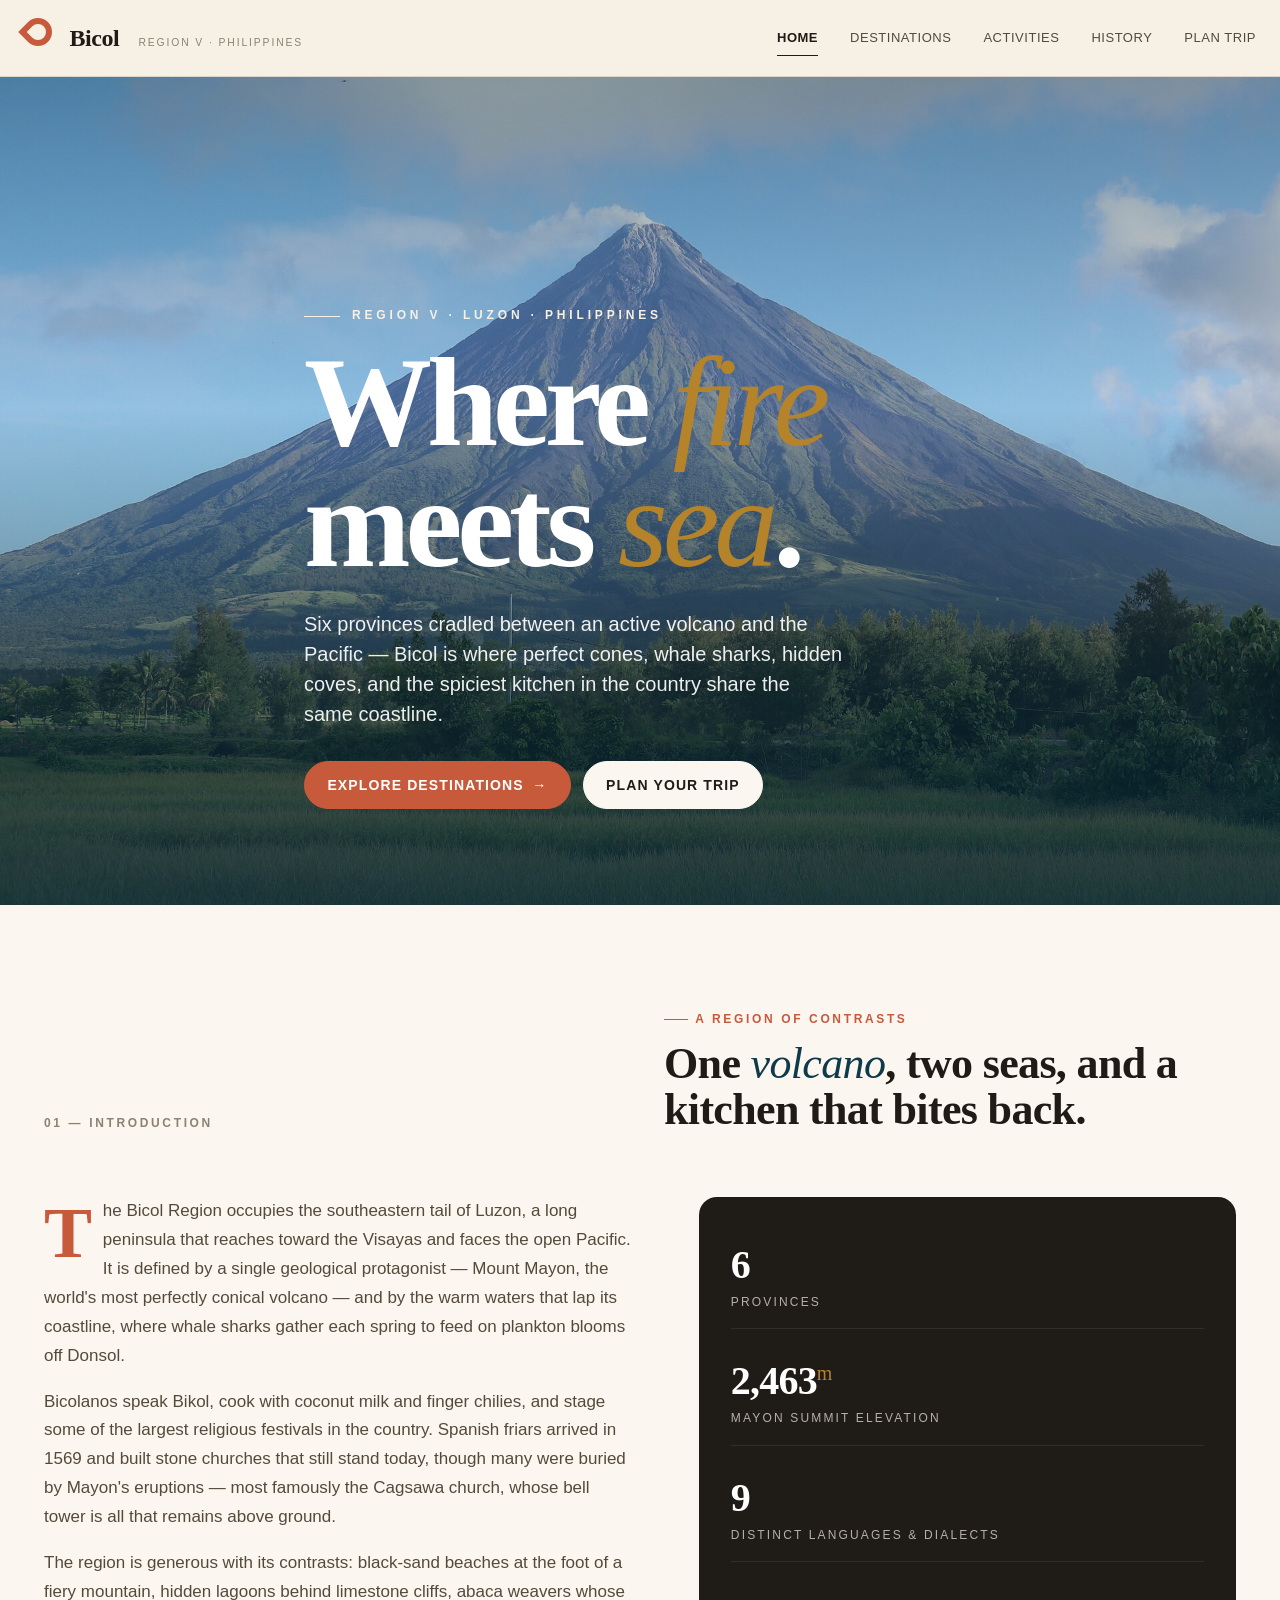
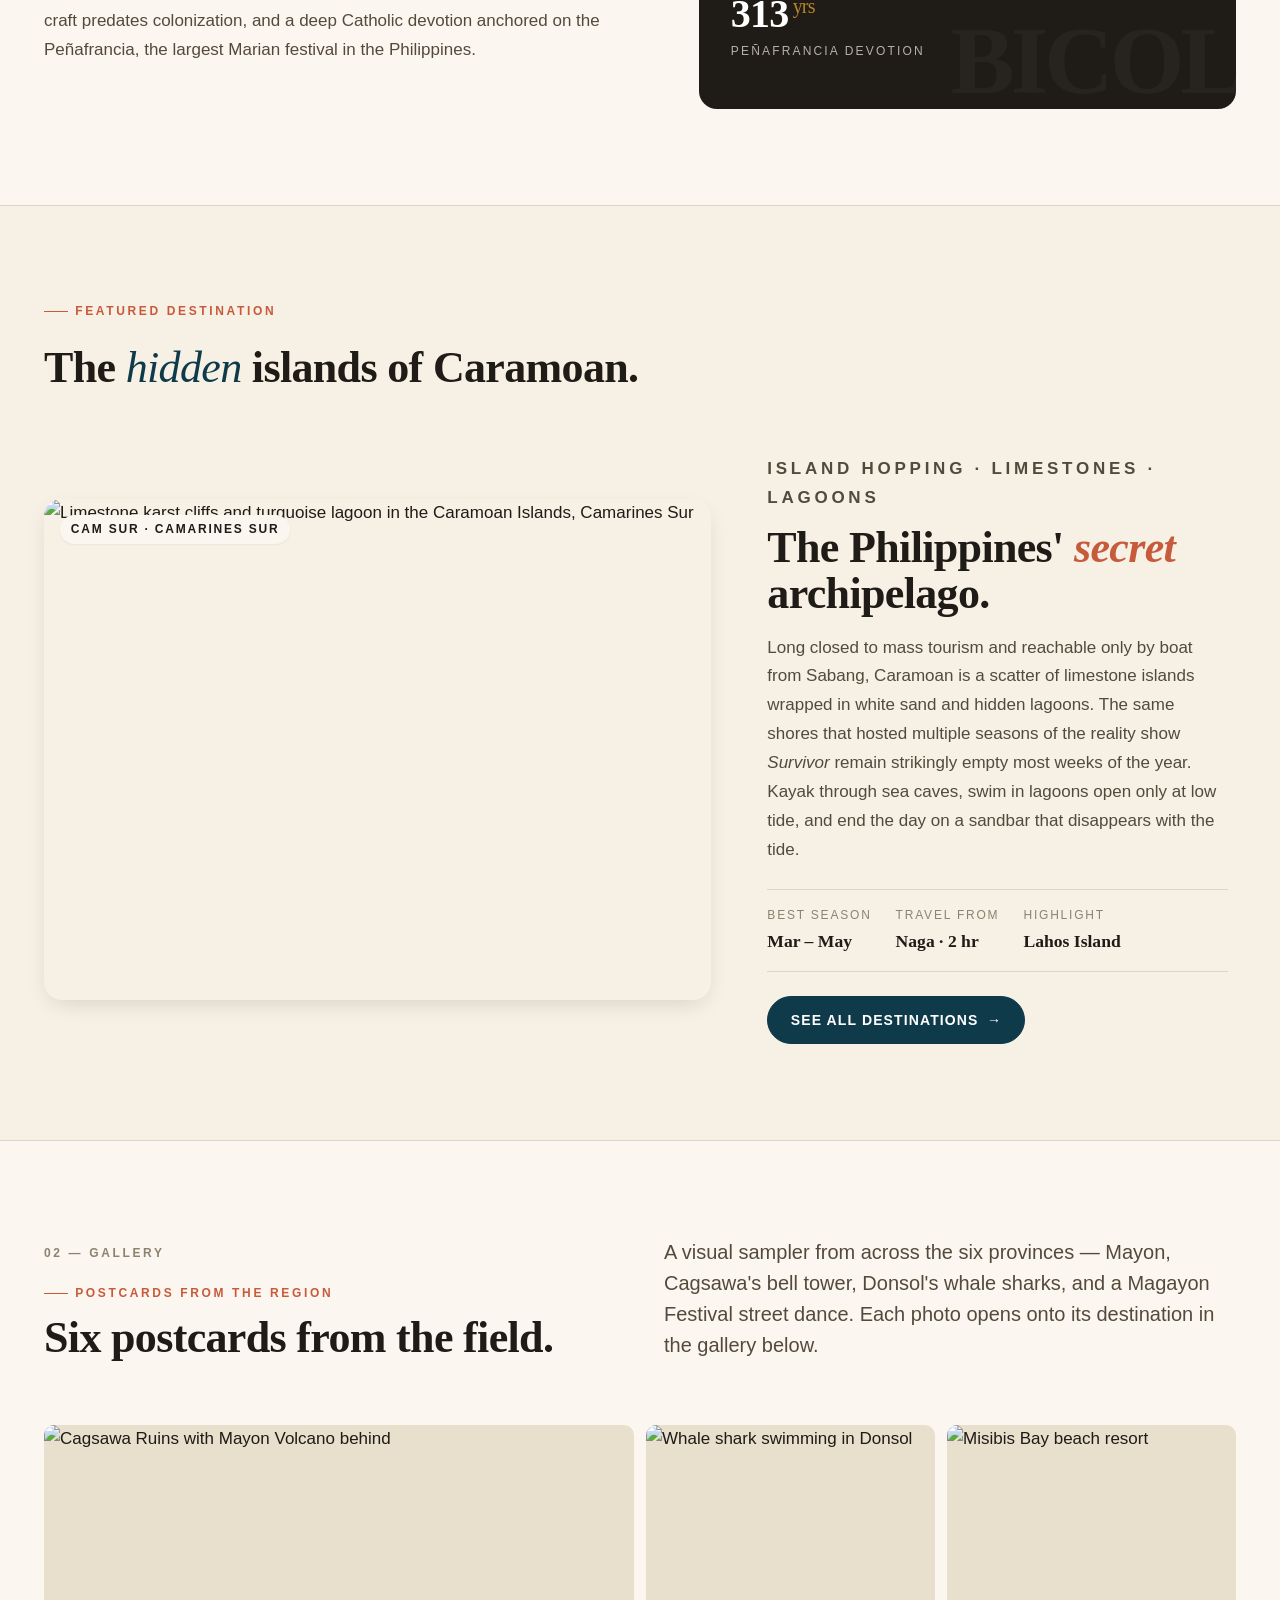
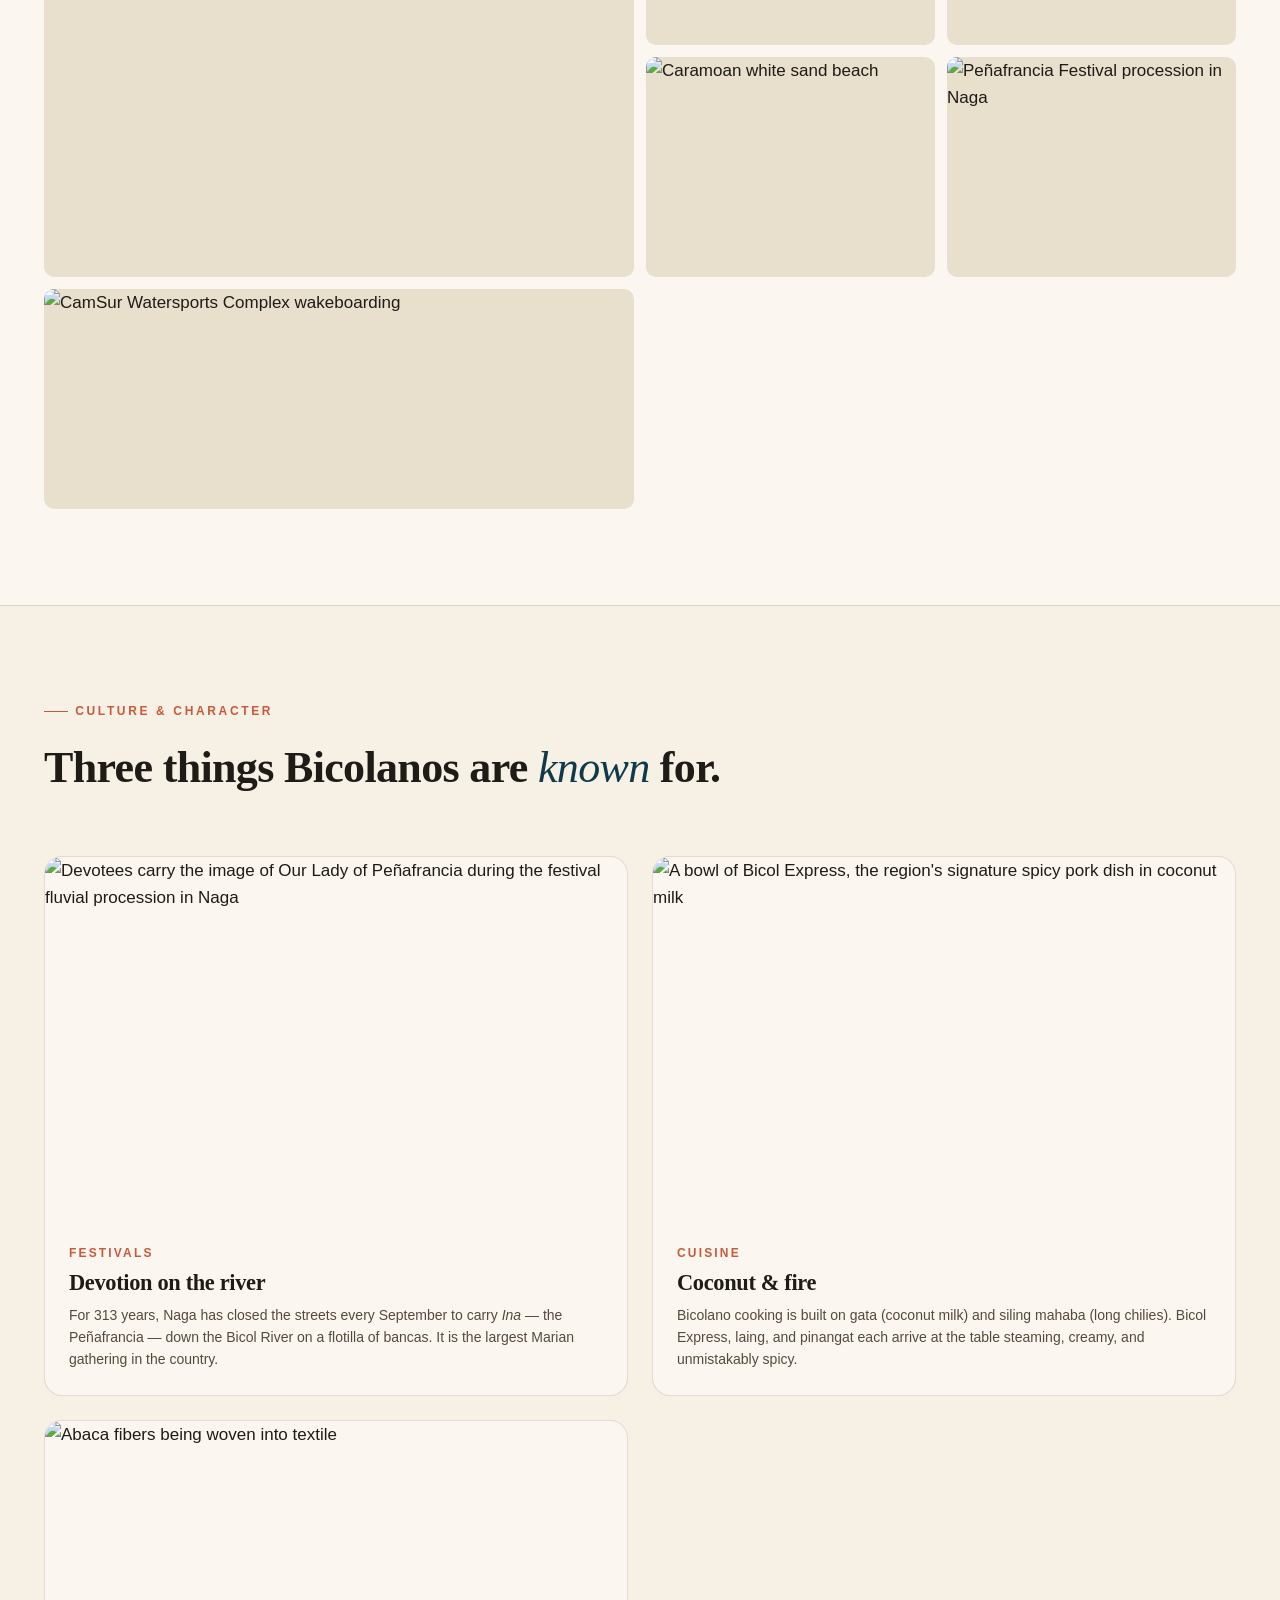
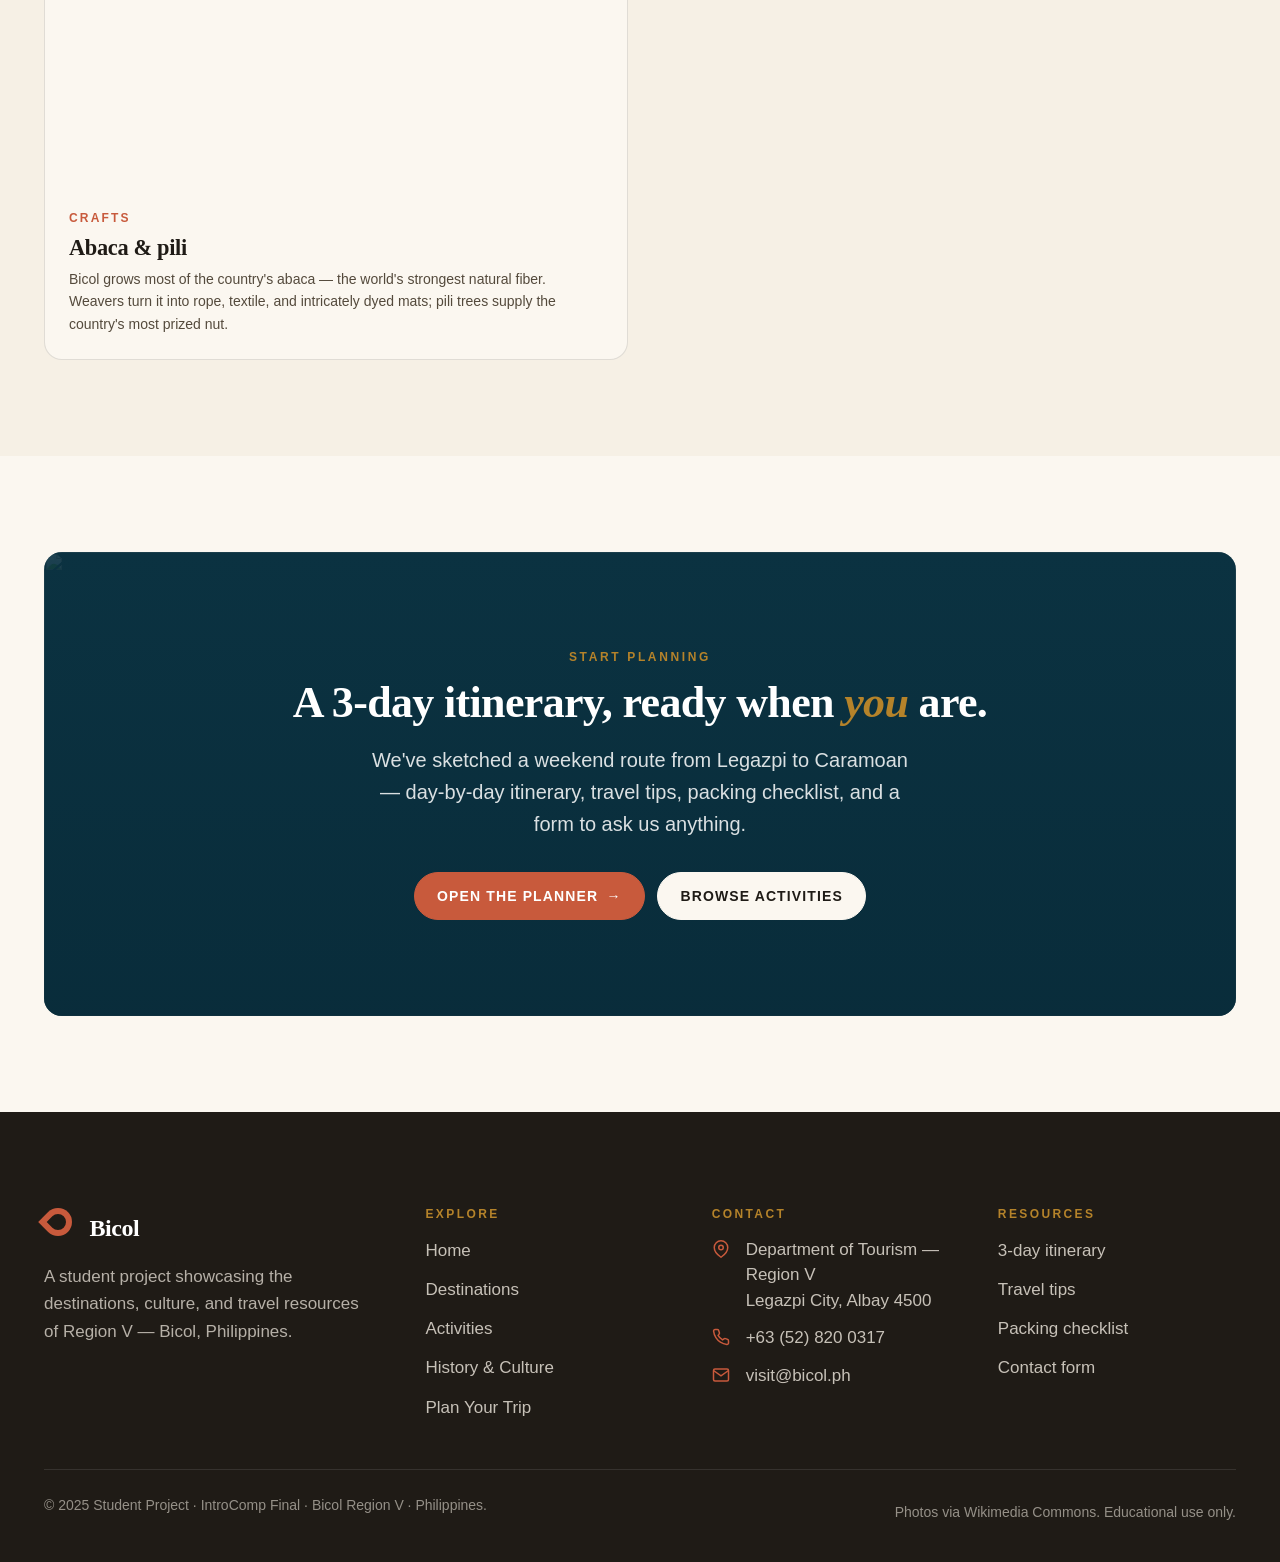
==== commit a57a4a8a: "Update index.html" ====
--- a/index.html
+++ b/index.html
@@ -56,7 +56,7 @@
          ============================================================ -->
     <section class="hero" aria-label="Introduction to Bicol Region">
       <div class="hero__media">
-        <img src="assets/images/mayon-volcano.jpg"
+        <img src="mayon-volcano.jpg"
              alt="Mayon Volcano rising above the Cagsawa fields in Albay, Bicol Region, Philippines"
              fetchpriority="high">
       </div>
